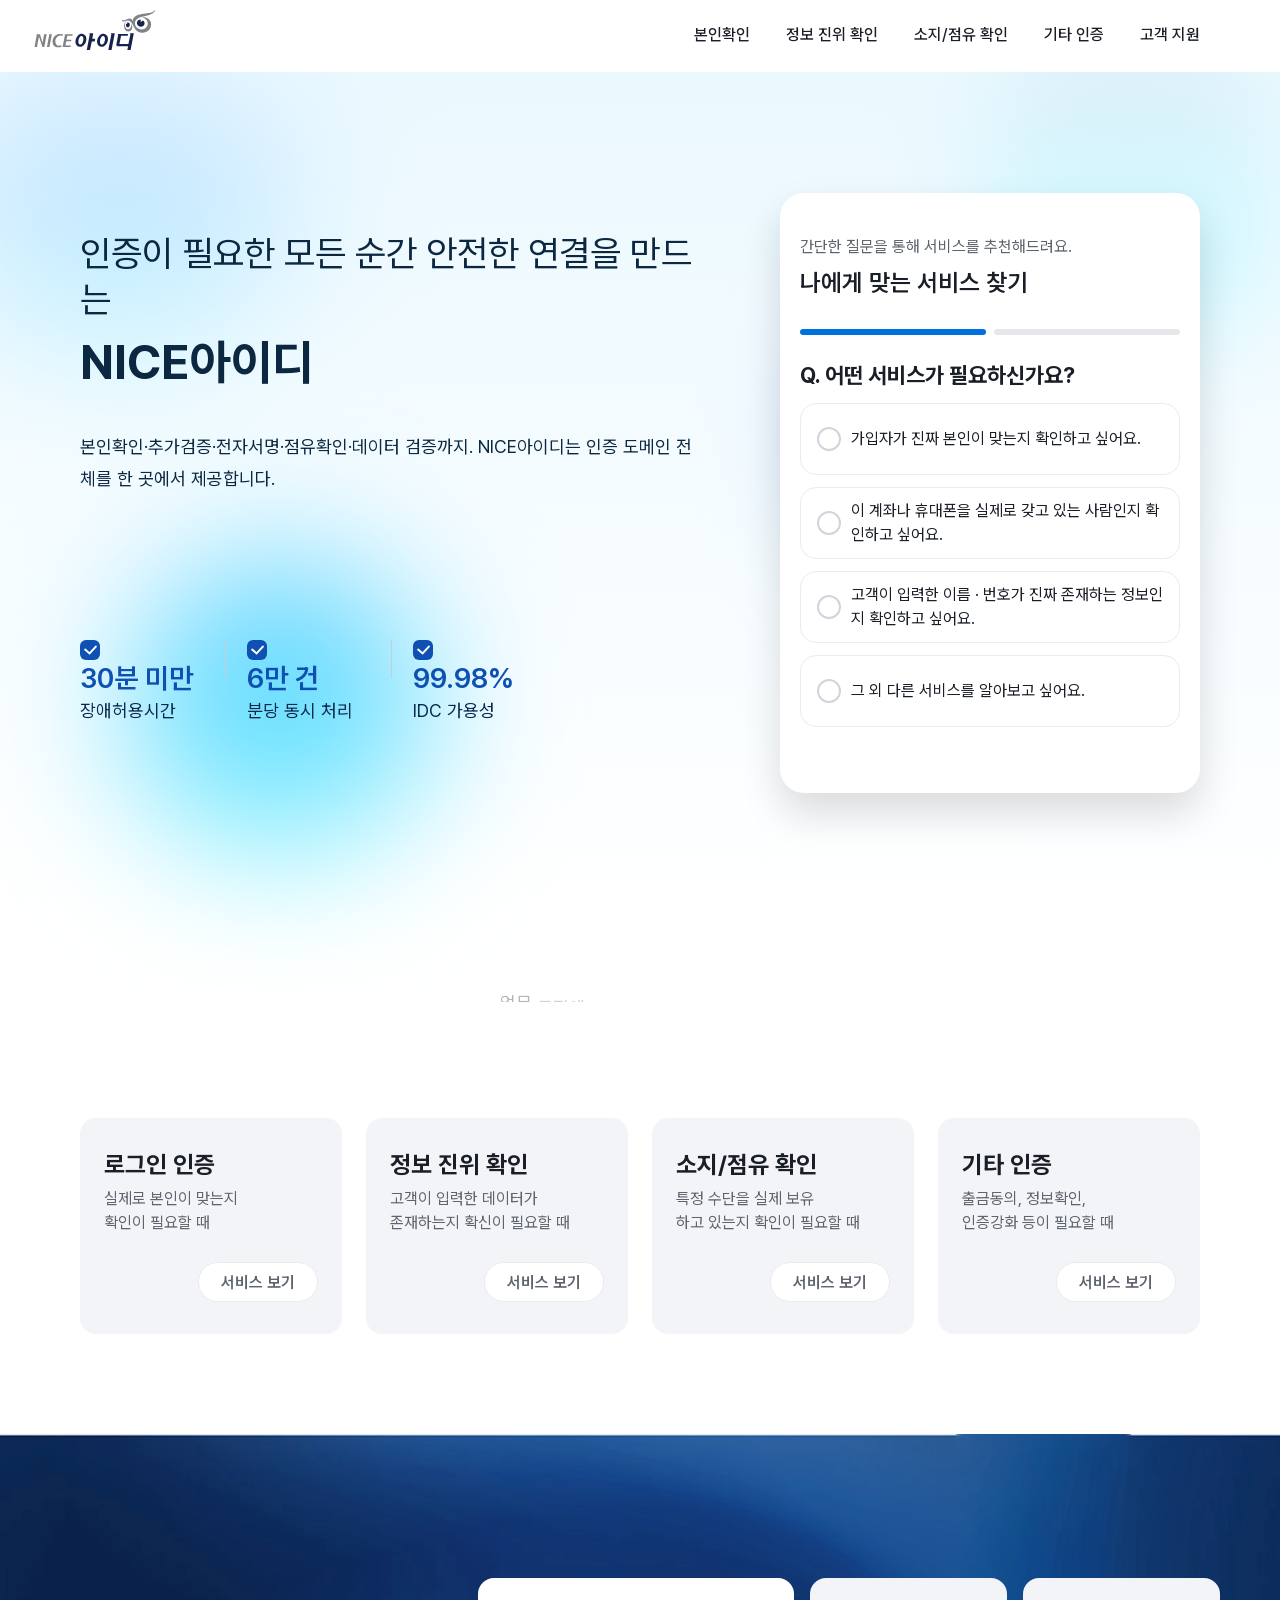
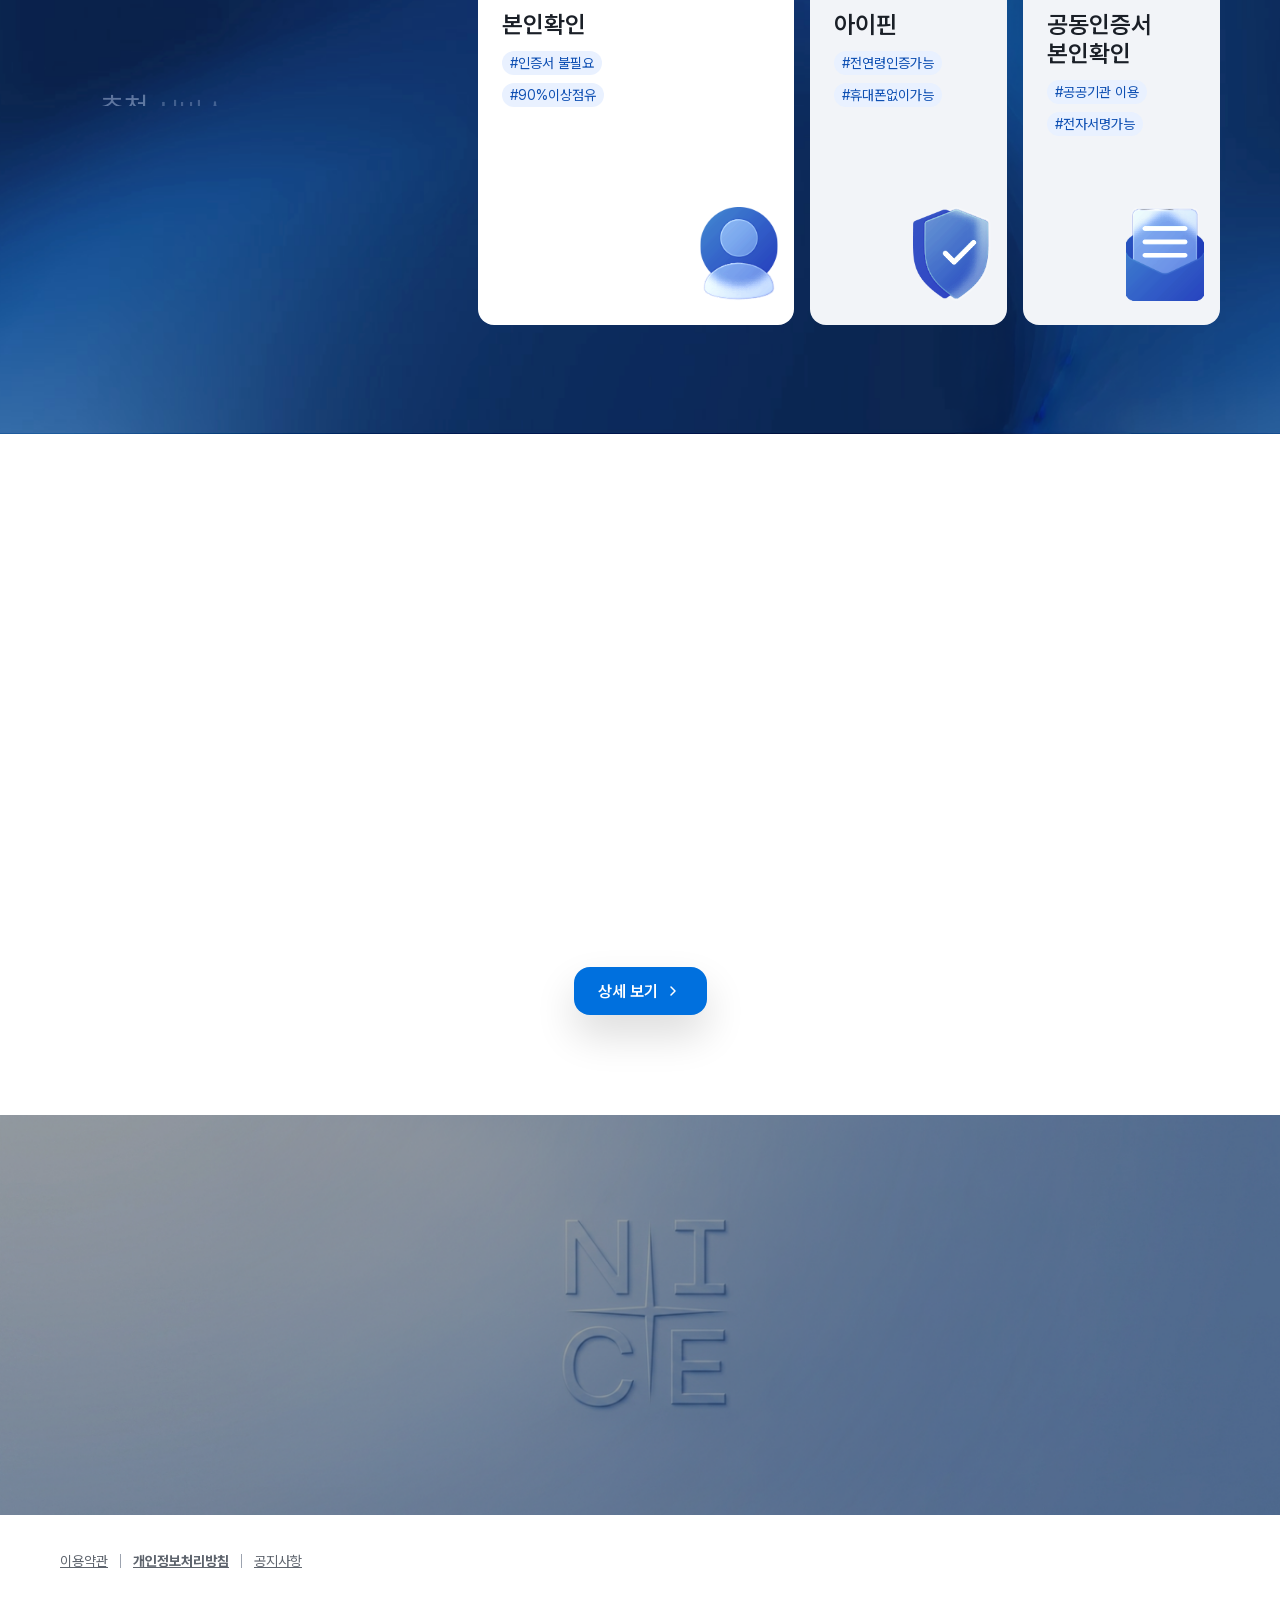
==== index.html @ 5b6f3eca "Add files via upload" ====
<!DOCTYPE html>
<html lang="ko">

<head>
    <meta charset="UTF-8">
    <meta name="viewport" content="width=device-width, initial-scale=1.0">
    <title>NICE아이디 - 메인 홈 - NICE 평가정보</title>

    <!-- css -->
    <link rel="stylesheet" href="resources/css/font/font.css">
    <link rel="stylesheet" href="resources/css/base.css">
    <link rel="stylesheet" href="resources/css/layout.css">
    <link rel="stylesheet" href="resources/css/common.css">

    <!-- js -->
    <script src="resources/js/gsap.min.js"></script>
    <script src="resources/js/gsap.plugins.min.js"></script>
    <script src="resources/js/quiz.js"></script>
    <script src="resources/js/style.js"></script>
</head>

<body>
    <!-- 메인 홈 div .wrap.main-bg -->
    <div class="wrap main-bg">

        <!-- 접근성 nav -->
        <div class="nav-skip">
            <a href="#container" tabindex="0">본문 바로가기</a>
            <a href="#gnb" tabindex="0">메인메뉴 바로가기</a>
            <a href="#footer" tabindex="0">풋터 바로가기</a>
        </div>

        <!-- s :: pc header -->
        <header class="pc-header">
            <h1 class="logo"><a href="#"><img src="../resources/images/logo.svg" alt="NICE아이디"></a></h1>
            <nav class="pc-nav">
                <ul id="gnb" class="nav-list">
                    <li class="nav-item">
                        <button type="button" class="btn-depth1">본인확인</button>
                        <ul class="menu-list">
                            <li class="menu-item"><a href="#">휴대폰 본인확인</a></li>
                            <li class="menu-item"><a href="#">아이핀</a></li>
                            <li class="menu-item"><a href="#">공동인증서</a></li>
                            <li class="menu-item"><a href="#">금융인증서</a></li>
                        </ul>
                    </li>
                    <li class="nav-item">
                        <button type="button" class="btn-depth1">정보 진위 확인</button>
                        <ul class="menu-list">
                            <li class="menu-item"><a href="#">실명확인(내/외국인)</a></li>
                            <li class="menu-item"><a href="#">법인실명확인</a></li>
                            <li class="menu-item"><a href="#">계좌확인</a></li>
                        </ul>
                    </li>
                    <li class="nav-item">
                        <button type="button" class="btn-depth1">소지/점유 확인</button>
                        <ul class="menu-list">
                            <li class="menu-item"><a href="#">계좌1원인증</a></li>
                            <li class="menu-item"><a href="#">MO인증</a></li>
                            <li class="menu-item"><a href="#">문자OTP인증</a></li>
                        </ul>
                    </li>
                    <li class="nav-item">
                        <button type="button" class="btn-depth1">기타 인증</button>
                        <ul class="menu-list">
                            <li class="menu-item"><a href="#">CI/DI 변환</a></li>
                            <li class="menu-item"><a href="#">신분증안심패키지</a></li>
                            <li class="menu-item"><a href="#">PASS인증서</a></li>
                        </ul>
                    </li>
                    <li class="nav-item">
                        <button type="button" class="btn-depth1">고객 지원</button>
                        <ul class="menu-list">
                            <li class="menu-item"><a href="#">실명 및 사업자 등록</a></li>
                            <li class="menu-item"><a href="#">문의처 정보</a></li>
                            <li class="menu-item"><a href="#">도입절차</a></li>
                        </ul>
                    </li>
                </ul>
            </nav>
        </header>
        <!-- e :: pc header -->

        <!-- s :: mo header -->
        <header class="mo-header">
            <h1 class="logo"><a href="#"><img src="../resources/images/logo.svg" alt="NICE아이디"></a></h1>
            <button class="btn-menu" data-modal-open="mobile-menu"
                aria-label="메뉴"><span></span><span></span><span></span></button>
            <nav data-modal="mobile-menu" class="mo-nav" aria-label="주메뉴">
                <ul id="gnb" class="nav-list">
                    <li class="nav-item">
                        <p class="depth-tit">본인확인</p>
                        <ul class="menu-list">
                            <li class="menu-item"><a href="#">휴대폰 본인확인</a></li>
                            <li class="menu-item"><a href="#">아이핀</a></li>
                            <li class="menu-item"><a href="#">공동인증서</a></li>
                            <li class="menu-item"><a href="#">금융인증서</a></li>
                        </ul>
                    </li>
                    <li class="nav-item">
                        <p class="depth-tit">정보 진위 확인</p>
                        <ul class="menu-list">
                            <li class="menu-item"><a href="#">실명확인(내/외국인)</a></li>
                            <li class="menu-item"><a href="#">법인실명확인</a></li>
                            <li class="menu-item"><a href="#">계좌확인</a></li>
                        </ul>
                    </li>
                    <li class="nav-item">
                        <p class="depth-tit">소지/점유 확인</p>
                        <ul class="menu-list">
                            <li class="menu-item"><a href="#">계좌1원인증</a></li>
                            <li class="menu-item"><a href="#">MO인증</a></li>
                            <li class="menu-item"><a href="#">문자OTP인증</a></li>
                        </ul>
                    </li>
                    <li class="nav-item">
                        <p class="depth-tit">기타 인증</p>
                        <ul class="menu-list">
                            <li class="menu-item"><a href="#">CI/DI 변환</a></li>
                            <li class="menu-item"><a href="#">신분증안심패키지</a></li>
                            <li class="menu-item"><a href="#">PASS인증서</a></li>
                        </ul>
                    </li>
                    <li class="nav-item">
                        <p class="depth-tit">고객 지원</p>
                        <ul class="menu-list">
                            <li class="menu-item"><a href="#">실명 및 사업자 등록</a></li>
                            <li class="menu-item"><a href="#">문의처 정보</a></li>
                            <li class="menu-item"><a href="#">도입절차</a></li>
                        </ul>
                    </li>
                </ul>
            </nav>
        </header>
        <!-- e :: mo header -->

        <!-- s :: content -->
        <div id="container" class="content-wrap">
            <!-- bg -->
            <span class="circle" aria-hidden="true"></span>
            <span class="circle" aria-hidden="true"></span>
            <span class="circle" aria-hidden="true"></span>
            <span class="circle" aria-hidden="true"></span>

            <!-- <a href="#" class="link-service-inquiry">도입<br>문의</a> -->
            <div class="sc-intro">
                <div class="inner">
                    <div class="group-intro">
                        <div class="intro-area">
                            <p class="intro-sub-tit">인증이 필요한 모든 순간<span class="mo-br"></span> 안전한 연결을 만드는</p>
                            <h2 class="intro-tit">NICE아이디</h2>
                            <p class="intro-txt">본인확인·추가검증·전자서명·점유확인·데이터 검증까지. NICE아이디는 인증 도메인 전체를 한 곳에서 제공합니다.</p>
                            <div class="strength-list" data-inquiry="1">
                                <div class="strength-box">
                                    <img src="../resources/images/ico-check1.svg" alt="">
                                    <strong class="txt">30분 미만</strong>
                                    <span class="cate">장애허용시간</span>
                                </div>
                                <div class="strength-box">
                                    <img src="../resources/images/ico-check1.svg" alt="">
                                    <strong class="txt">6만 건</strong>
                                    <span class="cate">분당 동시 처리</span>
                                </div>
                                <div class="strength-box">
                                    <img src="../resources/images/ico-check1.svg" alt="">
                                    <strong class="txt">99.98%</strong>
                                    <span class="cate">IDC 가용성</span>
                                </div>
                            </div>
                        </div>
                    </div>
                    <div class="group-intro quiz">
                        <p class="main-txt">간단한 질문을 통해 서비스를 추천해드려요.</p>
                        <h3 class="main-tit">나에게 맞는 서비스 찾기</h3>
                        <div class="custom-step">
                            <span class="step on"></span>
                            <span class="step"></span>
                        </div>
                        <div class="custom-service-area">
                            <h4 class="custom-tit">Q. 어떤 서비스가 필요하신가요?</h4>
                            <ul class="custom-list">
                                <li class="custom-item">
                                    <button type="button" class="btn-opt">가입자가 진짜 본인이 맞는지 확인하고 싶어요.</button>
                                </li>
                                <li class="custom-item">
                                    <button type="button" class="btn-opt">이 계좌나 휴대폰을 실제로 갖고 있는 사람인지 확인하고 싶어요.</button>
                                </li>
                                <li class="custom-item">
                                    <button type="button" class="btn-opt">고객이 입력한 이름 · 번호가 진짜 존재하는 정보인지 확인하고 싶어요.</button>
                                </li>
                                <li class="custom-item">
                                    <button type="button" class="btn-opt">그 외 다른 서비스를 알아보고 싶어요.</button>
                                </li>
                            </ul>
                        </div>
                    </div>
                </div>
            </div>
            <div class="sc-authentication">
                <div class="group-authentication">
                    <p class="main-txt">업무 목적에 맞는 서비스를 선택하세요.</p>
                    <h3 class="main-tit">필요한 인증 서비스를<span class="mo-br"></span> 바로 찾아보세요</h3>
                    <div class="authentication-area">
                        <div class="card-box">
                            <div class="top">
                                <h4 class="tit">로그인 인증</h4>
                                <p class="txt">실제로 본인이 맞는지<br>확인이 필요할 때</p>
                            </div>
                            <a href="#" class="btn-type2">서비스 보기</a>
                        </div>
                        <div class="card-box">
                            <div class="top">
                                <h4 class="tit">정보 진위 확인</h4>
                                <p class="txt">고객이 입력한 데이터가<br>존재하는지 확신이 필요할 때</p>
                            </div>
                            <a href="#" class="btn-type2">서비스 보기</a>
                        </div>
                        <div class="card-box">
                            <div class="top">
                                <h4 class="tit">소지/점유 확인</h4>
                                <p class="txt">특정 수단을 실제 보유<br>하고 있는지 확인이 필요할 때</p>
                            </div>
                            <a href="#" class="btn-type2">서비스 보기</a>
                        </div>
                        <div class="card-box">
                            <div class="top">
                                <h4 class="tit">기타 인증</h4>
                                <p class="txt">출금동의, 정보확인,<br>인증강화 등이 필요할 때</p>
                            </div>
                            <a href="#" class="btn-type2">서비스 보기</a>
                        </div>
                    </div>
                </div>
            </div>
            <div class="sc-recommand">
                <div class="bg-recommand" aria-hidden="true"></div>
                <div class="group-recommand">
                    <div class="top-area">
                        <p class="main-txt">추천 서비스</p>
                        <h3 class="main-tit">다른 기관들은<span class="mo-br"></span> 이런 서비스를 사용해요!</h3>
                    </div>
                    <div class="floating-area">
                        <ul class="recommand-list">
                            <li class="recommand-item">
                                <h3>본인확인</h3>
                                <div class="tag-box">
                                    <span>#인증서 불필요</span>
                                    <span>#90%이상점유</span>
                                </div>
                                <span class="ico"></span>
                                <a href="#" class="link-sc"></a>
                            </li>
                            <li class="recommand-item">
                                <h3>아이핀</h3>
                                <div class="tag-box">
                                    <span>#전연령인증가능</span>
                                    <span>#휴대폰없이가능</span>
                                </div>
                                <span class="ico"></span>
                                <a href="#" class="link-sc"></a>
                            </li>
                            <li class="recommand-item">
                                <h3>공동인증서<br>본인확인</h3>
                                <div class="tag-box">
                                    <span>#공공기관 이용</span>
                                    <span>#전자서명가능</span>
                                </div>
                                <span class="ico"></span>
                                <a href="#" class="link-sc"></a>
                            </li>
                        </ul>
                    </div>
                </div>
            </div>
            <div class="sc-procedure">
                <div class="group-procedure">
                    <p class="main-txt">평균 4시간 내 도입</p>
                    <h3 class="main-tit">복잡한 절차 없이,<span class="mo-br"></span> 빠른 연동 가능</h3>
                    <ul class="procedure-list">
                        <li class="procedure-item">
                            <span class="ico"></span>
                            <span class="num">1</span>
                            <div class="txt-box">
                                <strong class="font-blue1">도입문의</strong>
                                <p>#5분 이내 소요</p>
                            </div>
                        </li>
                        <li class="procedure-item">
                            <span class="ico"></span>
                            <span class="num">2</span>
                            <div class="txt-box">
                                <strong><span class="font-blue1">맞춤 서비스</span><br>및 <span class="font-blue1">견적 안내</span></strong>
                                <p>#이용 목적에 따라 추천</p>
                            </div>
                        </li>
                        <li class="procedure-item">
                            <span class="ico"></span>
                            <span class="num">3</span>
                            <div class="txt-box">
                                <strong><span class="font-blue1">온라인 서비스</span> 신청</strong>
                                <p>#당일 완료 #비대면</p>
                            </div>
                        </li>
                        <li class="procedure-item">
                            <span class="ico"></span>
                            <span class="num">4</span>
                            <div class="txt-box">
                                <strong><span class="font-blue1">필수 서류 제출</span><br>및 <span
                                        class="font-blue1">결제</span></strong>
                                <p>#인감 날인 필수</p>
                            </div>
                        </li>
                        <li class="procedure-item">
                            <span class="ico"></span>
                            <span class="num">5</span>
                            <div class="txt-box">
                                <strong><span class="font-blue1">서비스 승인</span> 오픈</strong>
                                <p>#개발연동가능</p>
                            </div>
                        </li>
                        <li class="procedure-item">
                            <span class="ico"></span>
                            <span class="num">6</span>
                            <div class="txt-box">
                                <strong><span class="font-blue1">서비스 연동</span> 개발</strong>
                                <p>#서비스 이용 가능</p>
                            </div>
                        </li>
                    </ul>
                    <button type="button" class="btn-type1">상세 보기</button>
                </div>
            </div>
            <div class="sc-consulting">
                <div class="group-consulting">
                    <h3 class="main-tit">맞춤형 컨설팅으로<br>성공적인 도입</h3>
                    <p class="main-txt">요건 설명부터 견적 · 연동 가이드까지,<span class="mo-br"></span>전담 마케터가 안내합니다.</p>
                    <div class="consulting-area">
                        <div class="contact-box">
                            <div class="contact-item">
                                <span class="contact-label">고객센터</span>
                                <a href="tel:02-3771-1588" class="link-tel">02-3771-1588</a>
                            </div>
                            <div class="contact-item">
                                <span class="contact-label">이메일</span>
                                <a href="mailto:niceid@nice.co.kr" class="link-email">niceid@nice.co.kr</a>
                            </div>
                        </div>
                    </div>
                </div>
            </div>
        </div>
        <!-- e :: content -->

        <!-- s :: footer -->
        <footer id="footer">
            <div class="footer-menu">
                <a href="#" class="link-menu">이용약관</a>
                <a href="#" class="link-menu"><b>개인정보처리방침</b></a>
                <a href="#" class="link-menu">공지사항</a>
            </div>
            <div class="group-footer">
                <div class="tel-box">
                    <a href="tel:02-3771-1588">계약 문의 : <b>02-3771-1588</b></a> &nbsp;/&nbsp;
                    <a href="tel:1600-1587">고객센터 Tel : <b>1600-1587</b></a>
                </div>
                <p class="company-info"> (07237)서울시 영등포구 은행로 17 (여의도동 14-33) NICE평가정보㈜ 대표 김종윤 | 사업자등록번호 116-81-15020 |
                    통신판매업신고2024-서울영등포-1095호 | Email : niceid@nice.co.kr 고객센터 주소 : 서울시 영등포구 은행로 30 중소기업중앙회 신관 6층 NICE평가정보
                    <b>㈜</b></p>
                <p>Copyright ⓒ NICE Information Service. All rights reserved.</p>
            </div>
            
        </footer>
        <!-- e :: footer -->
    </div>
</body>

</html>
---- resources/css/font/font.css ----
@charset "utf-8";

@font-face {
  font-family: 'Pretendard';
  font-weight: 100 900;
  font-style: normal;
  font-display: swap;
  src: url('PretendardVariable.woff2') format('woff2-variations'),
       url('PretendardVariable.woff2') format('woff2'); /* fallback */
}
---- resources/css/base.css ----
/* reset */
*, *::before, *::after {box-sizing: border-box;}
html {font-size: 10px;-webkit-text-size-adjust: 100%;text-size-adjust: 100%;-webkit-font-smoothing: antialiased;-moz-osx-font-smoothing: grayscale;scroll-behavior: smooth;}
body {margin: 0;min-width: 320px;color: var(--color-text);font-weight: 400;font-family: 'Pretendard', sans-serif;}
h1, h2, h3, h4, h5, h6, p, figure, blockquote, dl, dd {margin: 0;}
ul, ol {margin: 0;padding: 0;list-style: none;}
pre, code, kbd, samp {font-family: inherit; font-size: inherit;}
a {display: block;color: inherit; text-decoration: none;}
button, input, textarea, select {margin: 0; padding: 0; font: inherit; color: inherit;}
button {border: 0; background: transparent; cursor: pointer;}
button:disabled {cursor: default;}
input, textarea, select {border-radius: 0;}
textarea {resize: vertical;}
fieldset {min-width: 0; margin: 0; padding: 0; border: 0;}
legend {padding: 0;}
input[type="search"] {-webkit-appearance: none; appearance: none;}
input[type="search"]::-webkit-search-decoration,
input[type="search"]::-webkit-search-cancel-button,
input[type="search"]::-webkit-search-results-button,
input[type="search"]::-webkit-search-results-decoration {-webkit-appearance: none;}
input[type="number"]::-webkit-inner-spin-button,
input[type="number"]::-webkit-outer-spin-button {margin: 0;-webkit-appearance: none;}
select {-webkit-appearance: none; appearance: none;}
input::placeholder, textarea::placeholder {color: inherit; opacity: 1;}
img, picture, video, canvas, svg {display: block; max-width: 100%;}
span {display: inline-block;}
img {border: 0;display: inline-block;}
iframe {display: block; border: 0;}
table {width: 100%;border-collapse: collapse; border-spacing: 0;}
th, td {padding: 0;}
:root {

    /* layout */
    --max-pc-width: 1200px;
    /* Color */
    --color-primary: #0070DE;
    --color-secondary: #0F50B3;
    --color-text: #1A1F27;
    --color-sub: #5E646D;
    --color-border: #EAEBEC;
    --color-black: #1A1F27;
    --color-white: #fff;
    --bg-grey: #F2F4F8;
    /* Typography */
    --font-size-tit: 16px;
    --font-size-txt: 16px;
    /* Radius */
    --radius-sm: 0.8rem;
    --radius-md: 1.6rem;
    --radius-lg: 2.4rem;
    --radius-full: 9999px;
    --shadow-sm: 0 2px 8px rgba(26,31,39,.16);
    --shadow-lg: 0 20px 40px rgba(0, 0, 0, 0.14);
}

.blind {position: absolute; width: 1px; height: 1px; overflow: hidden; clip: rect(0 0 0 0); white-space: nowrap;}

/* color */
.font-blue1 {color: #0070de !important;}

/* button */
.btn-prev {width: 2rem;height: 2rem;background: url(../images/ico-arr-r.svg) no-repeat center;background-size: contain;transform: rotate(180deg);}
.btn-type1 {display: flex;justify-content: center;align-items: center;height: 4.8rem;padding: 0 2.4rem;font-size: 1.6rem;font-weight: 600;color: var(--color-white);border-radius: 1.6rem;background: var(--color-primary);}
.btn-type2 {display: flex;align-items: center;justify-content: center;height: 4rem;padding: 0 2.4rem;border-radius: var(--radius-full);border: 1px solid var(--color-border);font-size: clamp(1.4rem, 4vw, 1.6rem);font-weight: 600;color: var(--color-sub);background: var(--color-white);}
.btn-type2:hover {background: #eef2f8;}
.btn-txtline {text-decoration: underline;}
---- resources/css/layout.css ----
/* layout */
.wrap {min-width: 32rem;}
.mask {position: fixed;top: 0;right: 0;left: 0;bottom: 0;background: rgba(0,0,0,0.4);}

.ovf-hide {overflow: hidden;}
.fx {display: flex;}
.gd {display: grid;}

.pof {position: fixed;}

/* header */
/* pc */
.pc-header {display: none;position: fixed;transition: 0.2s ease-in-out;}
.pc-header .logo {padding-top: 1rem;}
.pc-header .nav-list {height: 100%;}
.pc-header .btn-depth1  {height: 100%;font-weight: 500;}
.pc-header .nav-item {height: 100%;}

/* mo */
.mo-header {position: relative;display: flex;justify-content: space-between;align-items: center;height: 5.6rem;z-index: 1;transition: background-color 0.3s ease, box-shadow 0.3s ease;}
.mo-header .logo a {width: 9.7rem;}
.mo-header.pof {position: fixed;top: 0;left: 0;width: 100%;height: 5rem;background: var(--color-white);}

.btn-menu {position: relative;width: 4.8rem;height: 4.8rem;display: flex;flex-direction: column;align-items: center;justify-content: center;gap: 6px;z-index: 2;}
.btn-menu span {width: 20px;height: 2px;border-radius: 2rem;background: #000;transform-origin: center;transition: transform 0.35s cubic-bezier(0.4, 0, 0.2, 1), opacity 0.2s ease; }
.btn-menu.on span:nth-child(1) {transform: translateY(6px) rotate(50deg); transition-delay: 0.1s;}
.btn-menu.on span:nth-child(2) {opacity: 0; transition-delay: 0s;}
.btn-menu.on span:nth-child(3) {transform: translateY(-10px)rotate(-50deg);transition-delay: 0.1s;}

/* menu */
/* 접근성 nav */
.nav-skip{position:relative;z-index:5000000}
.nav-skip a{position:absolute;display:block;width:100%;left:0;text-align:center;top:-10000px;z-index:5000000;font-size:1.3rem;box-sizing:border-box}
.nav-skip a:hover,.nav-skip a:focus,.nav-skip a:active{position:absolute;top:0;padding:15px;font-weight:bold;color:#fff;background:#595959;z-index:5000000}
/* mo nav */
.mo-nav {display: none;position: fixed;top: 0;left: 0;right: 0;bottom: 0;width: 100%;background: var(--color-white);overflow-y: auto;opacity: 0;transition: opacity 0.22s ease;}
.mo-nav.on {display: block;opacity: 1;}
.mo-nav::-webkit-scrollbar {display: none;}
.mo-nav .nav-list {padding: 2.4rem 1.7rem;}
.mo-nav .depth-tit {display: flex;align-items: center;height: 4.9rem;padding-left: 0.3rem;font-size: 1.6rem;font-weight: 600;/*color: #5e646d;*/color: var(--color-secondary);}
.mo-nav .nav-item + .nav-item {margin-top: 2rem;}
.mo-nav .nav-item:nth-child(1) .depth-tit::before {display: block;content: '';clear: both;width: 4rem;height: 4rem;background: url(../images/ico-menu1.png) no-repeat center;background-size: contain;}
.mo-nav .nav-item:nth-child(2) .depth-tit::before {display: block;content: '';clear: both;width: 4rem;height: 4rem;background: url(../images/ico-menu2.png) no-repeat center;background-size: contain;}
.mo-nav .nav-item:nth-child(3) .depth-tit::before {display: block;content: '';clear: both;width: 4rem;height: 4rem;background: url(../images/ico-menu3.png) no-repeat center;background-size: contain;}
.mo-nav .nav-item:nth-child(4) .depth-tit::before {display: block;content: '';clear: both;width: 4rem;height: 4rem;background: url(../images/ico-menu4.png) no-repeat center;background-size: contain;}
.mo-nav .nav-item:nth-child(5) .depth-tit::before {display: block;content: '';clear: both;width: 4rem;height: 4rem;background: url(../images/ico-menu5.png) no-repeat center;background-size: contain;}
.mo-nav .nav-item .depth-tit::before {display: none !important;}
.mo-nav .nav-item .depth-tit::after {display: block;content: '';clear: both;margin-left: 3px;width: 1.6rem;height: 1.6rem;background: url(../images/ico-arr-r.svg) no-repeat center;background-size: contain;} 
.mo-nav .menu-list {border-top: 1px solid #C6CDD7;padding-top: 0.5rem;}
.mo-nav .menu-item a {height: 4.8rem;padding-left: 0.3rem;line-height: 4.8rem;font-size: 1.6rem;font-weight: 400;}
.mo-nav .menu-item a:hover {font-weight: 600;}

/* content */
.main-tit {font-size: clamp(2.4rem, 4vw, 3.2rem);line-height: clamp(3.2rem, 4vw, 4.4rem);color: #1a1f27;font-weight: 600;}
.main-txt {font-size: clamp(1.6rem, 4vw, 1.8rem);line-height: clamp(2.4rem, 4vw, 2.8rem);color: #5e646d;}
.link-service-inquiry {position: fixed;right: 0.5rem;bottom: 10rem;display: flex;justify-content: center;align-items: center;width: 5.2rem;height: 5.2rem;font-size: 1.3rem;font-weight: 600;color: var(--color-white);border-radius: var(--radius-full);border: 1px solid var(--color-white);background: linear-gradient(-135deg,#1F4BBA,#2381D8,#202E78,#355AD4);box-shadow: 0 8px 18px rgba(0, 0, 0, 0.12);z-index: 1;animation: coin-spin 6s ease-in-out infinite;transform-style: preserve-3d;}
.detail-tit {font-size: clamp(2.4rem, 4vw, 3.2rem);line-height: clamp(3.2rem, 4vw, 4.4rem);color: #0070de;font-weight: 600;}
.detail-txt {font-size: clamp(1.6rem, 4vw, 1.8rem);line-height: clamp(2.4rem, 4vw, 2.8rem);}
.service-tit {font-size: clamp(2rem, 4vw, 2.8rem);line-height: clamp(2.8rem, 4vw, 3.6rem);font-weight: 600;}

/* 도입문의 애니메이션 */
@keyframes coin-spin { 0% { transform: rotateY(0deg); } 13.33% { transform: rotateY(360deg); } 100% { transform: rotateY(360deg); } }

.mo-br {display: block;}


/* footer */
footer {overflow: hidden;background: var(--color-white);font-size: 1.2rem;line-height: 2rem;color: var(--color-sub);}
.footer-menu {display: flex;align-items: center;padding: 3.2rem 2rem 1.6rem 0.8rem;font-size: clamp(1.2rem, 4vw, 1.4rem);line-height: clamp(2rem, 4vw, 2.8rem);}
.footer-menu .link-menu {display: flex;align-items: center;gap: 12px;padding-left: 12px;text-decoration: underline;}
.footer-menu .link-menu::after {display: block;content: '';clear: both;width: 1px;height: 14px;background: #9ca3af;}
.footer-menu .link-menu:last-child::after {display: none;}
.group-footer {border-top: 1px solid #E5E7EB;padding: 3.2rem 2rem 1.6rem;}
.group-footer .tel-box {display: flex;align-items: center;}
.company-info {padding: 1.6rem 0 0;}
.group-footer p:last-child {padding: 1rem 0;}

/* 팝업 */



@media (min-width: 1024px) {
    .pc-header {padding: 0 10rem 0 2rem;}
}

@media (min-width: 789px) {

    /* header */
    .mo-header {display: none;}
    .pc-header {display: flex;justify-content: space-between;width: 100%;padding: 0 7rem 0 2rem;height: 7.2rem;background: var(--color-white);z-index: 1;}
    .pc-header.pof {box-shadow: var(--shadow-lg);}
    
    /* pc nav */
    .pc-nav {position: relative; z-index: 3;}
    .nav-list {display: flex; gap: 16px;}
    .nav-item {position: relative; font-size: 1.6rem; line-height: 2.4rem;}
    .btn-depth1 {position: relative; left: 50%; transform: translateX(-50%); height: 7.2rem; padding: 0 1rem; text-align: center; border-bottom: 2px solid var(--color-white); transition: color 0.25s ease, border-color 0.25s ease; }
    .btn-depth1:hover { border-bottom-color: var(--color-primary); color: var(--color-primary); font-weight: 600;}
    /* 서브 메뉴 */
    .menu-list {position: absolute; left: 50%; transform: translate(-50%, -10px); z-index: 3; min-width: 175px; padding: 1.2rem; border-radius: var(--radius-md); background: var(--color-white); box-shadow: var(--shadow-lg); opacity: 0; visibility: hidden; pointer-events: none; transition: opacity 0.25s ease, transform 0.3s ease, visibility 0.3s ease; }
    .nav-item:hover .menu-list {opacity: 1; visibility: visible; pointer-events: auto; transform: translate(-50%, 0);}
    .menu-item a {display: block; padding: 1.2rem; border-radius: var(--radius-sm); transition: background-color 0.2s ease, color 0.2s ease;}
    .menu-item a:hover {background: #F2F4F8;}
    .nav-item:has(.menu-list:hover) .btn-depth1 {border-bottom-color: var(--color-primary); color: var(--color-primary); font-weight: 600;}

    /* content */
    .sc-intro {padding-top: 7.2rem;}
    .mo-br {display: none;}

    /* footer */
    .footer-menu {padding-left: 4.8rem;}
    .group-footer {padding: 2.4rem 6rem 5.6rem;font-size: 1.4rem;}


}
---- resources/css/common.css ----
/**** 홈화면 ****/
/* 메인 */
.wrap.main-bg {background: linear-gradient(#E9F8FF, #E9F8FF00);overflow-x: hidden;}
.wrap.main-bg .circle { position: absolute; display: block; width: 19rem; height: 19rem; border-radius: 19rem; }
.wrap.main-bg .circle:first-of-type {top: 0; right: 0; background: linear-gradient(#0B284D, #8BF7FF 40%); filter: blur(80px); animation: circleMove1 10s ease-in-out infinite alternate; }
.wrap.main-bg .circle:nth-of-type(2) {top: 0; left: -5rem; background: linear-gradient(#066BFD, #8BF7FF); filter: blur(100px); animation: circleMove2 15s ease-in-out infinite alternate; }
.wrap.main-bg .circle:nth-of-type(3) {display: none;top: 35%; right: 15%; width: 26rem; height: 26rem; background: linear-gradient(#7C5CFF, #8BF7FF); filter: blur(60px); animation: circleMove3 13s ease-in-out infinite alternate; }
.wrap.main-bg .circle:nth-of-type(4) {display: none;bottom: 5%; left: 10%; width: 30rem; height: 30rem; background: linear-gradient(#00B8FF, #8BF7FF); filter: blur(70px); animation: circleMove4 17s ease-in-out infinite alternate; }

/* intro circle animation */
@keyframes circleMove1 { 0% { transform: translate(0, 0); } 25% { transform: translate(-2rem, 8rem); } 50% { transform: translate(-6rem, 16rem); } 75% { transform: translate(0rem, 3rem); } 100% { transform: translate(0, 0); } }
@keyframes circleMove2 { 0% { transform: translate(0, 0); } 25% { transform: translate(2rem, 20rem); } 50% { transform: translate(4rem, 10rem); } 75% { transform: translate(2rem, 13rem); } 100% { transform: translate(0rem, 1rem); } }
@keyframes circleMove3 { 0% { transform: translate(-5rem, 0); } 25% { transform: translate(-24rem, -10rem); } 50% { transform: translate(-8rem, -26rem); } 75% { transform: translate(-25rem, -26rem); } 100% { transform: translate(-37rem, -12rem) } }
@keyframes circleMove4 { 0% { transform: translate(3rem, -33rem); } 25% { transform: translate(7rem, -43rem); } 50% { transform: translate(12rem, -36rem); } 75% { transform: translate(24rem, -23rem); } 100% { transform: translate(30rem, -47rem); } }

.group-intro {height: calc(100vh - 5.8rem);height: calc(100dvh - 5.8rem);}
.group-intro.quiz {height: 100%;padding: 4rem 2rem 6rem;} 
.group-intro:first-child {padding: 0;background: transparent;}
.group-intro .intro-area {position: relative;height: 100%;padding: 6.8rem 2rem 4.8rem;color: #0b2840;}
.intro-sub-tit {font-size: clamp(2.4rem, 3vw, 3.6rem);line-height: clamp(3.4rem, 3.6vw, 4.6rem);font-weight: 400;}
.intro-tit {margin: 1rem 0 0;font-size: clamp(3.2rem, 4vw, 4.8rem); line-height: clamp(4rem, 4.8vw, 5.8rem);font-weight: 700;}
.intro-txt {margin-top: 4rem;font-size: clamp(1.6rem, 4vw, 1.8rem);line-height: clamp(2.4rem, 4vw, 3.2rem);font-weight: 400;}
.strength-list {position: absolute;left: 50%;bottom: 6rem;display: flex;justify-content: center;align-items: center;gap: 40px;width: calc(100% - 4rem);max-width: 48rem;transform: translateX(-50%);}
.strength-box {flex: 1;display: grid;position: relative;}
.strength-box::after {position: absolute;top: 0;left: -22px;display: block;content: '';clear: both;width: 1px;height: 38px;background: #c6cdd7;}
.strength-box:first-child::after {display: none;}
.strength-box .txt {font-size: clamp(1.8rem, 1.5vw + 1rem, 2.8rem);line-height: clamp(2.8rem, 1.5vw + 1rem, 3.8rem);color: var(--color-secondary);font-weight: 600;}
.strength-box .cate {font-size: clamp(1.2rem, 3vw, 1.8rem);line-height: clamp(2rem, 3vw, 2.8rem);color: #0b284d;font-weight: 400;}
.group-intro {padding: 4rem 2rem 0;background: var(--bg-grey);}
.group-intro .main-tit {margin-top: 0.8rem;}
.custom-step {display: flex;align-items: center;justify-content: center;gap: 8px;margin: 2.4rem 0;}
.custom-step .step {flex: 1;height: 0.6rem;border-radius: 1rem;background: #E5E7EB;}
.custom-step .step.on {background: var(--color-primary);}
.custom-tit {font-size: 2.2rem;line-height: 3.2rem;}
.custom-list {margin-top: 0.4rem;}
.custom-item {margin-top: 1.2rem;font-size: 1.6rem;line-height: 2.4rem;border-radius: var(--radius-md);border: 1px solid var(--color-border);background: #fff;}
.custom-item .btn-opt {position: relative;display: flex;align-items: center;width: 100%;height: 7rem;padding: 0 16px;border-radius: var(--radius-md);text-align: left;transition: 0.1s ease-in-out;}
.custom-item .btn-opt::before {display: block;content: '';clear: both;margin-right: 1rem;min-width: 24px;min-height: 24px;border-radius: 2.4rem;border: 2px solid #D1D5DB;}
.custom-item .btn-opt.on::after{position: absolute;left: 23px;display: block;content: '';clear: both;width: 10px;height: 10px;border-radius: 10px;background: #126db2;}
.custom-item .btn-opt:hover, .custom-item .btn-opt.on {border: 1px solid #126DB2;background: #e9f1ff;}
.custom-item .btn-opt.on:hover::before, .custom-item .btn-opt.on::before {border-color: #126DB2;}
.custom-service-area .fx {gap: 5px;}
.custom-service-area .btn-prev {padding-bottom: 3.3rem;width: 2.4rem;height: 2.4rem;}
.match-area {position: relative;margin-top: 1.2rem;height: 18rem;padding: 2rem 1.6rem;border-radius: var(--radius-md);background: #fff;}
.match-area:first-of-type {margin-top: 2.4rem;}
.match-tit {font-size: 1.8rem;}
.match-txt {margin-top: 1rem;font-size: 1.5rem;color: var(--color-sub);}
.match-area .btn-type2 {margin-top: 2rem;}
.match-area .ico {position: absolute;right: 1.6rem;bottom: 2rem ;width: 4.8rem;height: 4.8rem;}
.match-area .ico.phoneid {background: url(../images/ico-person.svg) no-repeat center;background-size: contain;}
.match-area .ico.digital {background: url(../images/ico-letter.svg) no-repeat center;background-size: contain;}
.group-intro:nth-child(3) {position: relative;}
.group-intro .bottom-box {position: absolute;left: 2rem;bottom: 2rem;width: calc(100% - 4rem);box-sizing: border-box;}
.group-intro .btn-type1 {margin-top: 2.4rem;}
.group-intro .btn-txtline {display: block;margin: 2rem auto 0;font-size: 1.6rem;font-weight: 600;color: var(--color-primary);}

.group-intro.help {position: relative;}
.help .match-area {height: auto;}
.help .match-tit {display: flex;align-items: center;gap: 8px;}
.help .match-tit::before {display: block;content: '';clear: both;width: 2.4rem;height: 2.4rem;background: url(../images/icon_cs.png) no-repeat center;background-size: contain;}
.help .match-area:last-child .match-txt {margin-top: 2rem;}
.help .link-ask {position: relative;display: flex;align-items: center;gap: 4px;margin: 0.8rem 0 0;height: 4rem;padding: 0 1.6rem;border-radius: 0.8rem;font-size: 1.6rem;background: VAR(--BG-GREY);}
.help .link-ask:first-of-type {margin-top: 2rem;} 
.help .link-ask:hover {background: #DDE5F2;} 
.help .link-ask::before {display: block;content: '';clear: both;width: 2rem;height: 2rem;background: url(../images/icon_Phone.svg) no-repeat center;background-size: contain;}
.help .link-ask::after {position: absolute;right: 1.2rem;display: block;content: '';clear: both;width: 1.6rem;height: 1.6rem;background: url(../images/ico-arr-r.svg) no-repeat center;background-size: contain;}
.help .btn-type2 {position: relative;gap: 8px;}
.help .btn-type2::after {display: block;content: '';clear: both;width: 2rem;height: 2rem;background: url(../images/icon_Paste.svg) no-repeat center;background-size: contain;}

/* 인증 서비스 */
.sc-authentication {padding: 4rem 2rem;background: var(--color-white);}
.group-authentication .main-tit {margin-top: 0.8rem;}
.authentication-area {display: grid;grid-template-columns: 1fr 1fr;gap: 12px;margin-top: 2.4rem;}
.card-box .tit {font-size: clamp(1.8rem, 1.5vw + 1rem, 2.4rem);line-height: clamp(2.8rem, 1.5vw + 1rem, 3.2rem);transition: 0.3s ease-out;}
.card-box .txt {margin-top: 0.8rem;font-size: clamp(1.4rem, 4vw, 1.6rem);line-height: clamp(2.2rem, 4vw, 2.4rem);color: var(--color-sub);transition: 0.3s ease-out;}
.card-box {position: relative; overflow: hidden; isolation: isolate; display: flex; flex-direction: column; justify-content: space-between; height: 190px; padding: 2rem 1.6rem 1.6rem; border-radius: var(--radius-md); background: var(--bg-grey); transition: background .2s ease, box-shadow .2s ease, transform .2s ease;}
/* .card-box .hover-circle {position: absolute; left: 50%; bottom: -100px; width: 200px; height: 200px; border-radius: 50%; background: var(--color-secondary); transform: translateX(-50%) scale(0); z-index: -1; } */
.card-box .top, .card-box .btn-type2 { position: relative; z-index: 1;}
.card-box:hover {background: var(--color-secondary);box-shadow: 0 14px 30px rgba(15, 80, 179, .28);transform: translateY(-0.15rem);}
.card-box:hover .tit, .card-box:hover .txt {color: var(--color-white);}

/* 추천 서비스 */
.sc-recommand {position: relative;}
.bg-recommand {position: absolute; top: 0; left: -15%; width: 130%; height: 100%;max-height: 600px;background: url(../images/main-bg03.png) no-repeat center; background-size: cover;}
.group-recommand {padding: 4rem 0;}
.group-recommand .main-tit {margin-top: 0.8rem;padding-left: 2rem;color: var(--color-white);}
.group-recommand .main-txt {padding-left: 2rem;color: #B9C9E8;}
.floating-area {margin-top: 2.4rem;overflow: hidden;}
.recommand-list {display: flex;gap: 12px;overflow-x: auto;scroll-snap-type: x mandatory;}
.recommand-list::-webkit-scrollbar {display: none;}
.recommand-item {position: relative;flex-shrink: 0;width: 222px;height: 146px;padding: 1.6rem;;border-radius: var(--radius-md);background: var(--bg-grey);scroll-snap-align: center;}
.recommand-item:nth-child(1) {margin-left: 2rem;}
.recommand-item:nth-child(3) {margin-right: 2rem;}
.recommand-item h3 {font-size: clamp(1.8rem, 1.5vw + 1rem, 2.4rem);line-height: clamp(2.8rem, 1.5vw + 1rem, 3.2rem);font-weight: 600;}
.recommand-item h3 br {display: none;}
.recommand-item .tag-box {display: grid;gap: 8px;margin-top: 1.2rem;}
.recommand-item .tag-box span {justify-self: start;height: 2.4rem;line-height: 2.4rem;padding: 0 0.8rem;font-size: clamp(1.2rem, 4vw, 1.4rem);color: var(--color-secondary);border-radius: 2rem;background: #e9f1ff;text-align: center;}
.recommand-item .ico {position: absolute;right: 1.6rem;bottom: 1.6rem;width: 4.8rem;height: 4.8rem;background-size: contain;}
.recommand-item:nth-child(1) .ico {background: url(../images/ico-person.svg) no-repeat;background-size: contain;}
.recommand-item:nth-child(2) .ico {background: url(../images/ico-shell.svg) no-repeat;background-size: contain;}
.recommand-item:nth-child(3) .ico {background: url(../images/ico-letter.svg) no-repeat;background-size: contain;}
.recommand-item .link-sc {position: absolute;top: 0;left: 0;right: 0;bottom: 0;}

/* 연동 진행 안내 */
.sc-procedure {background: #fff;}
.group-procedure {padding: 4rem 2rem;}
.procedure-list {margin-top: 3.2rem;}
.procedure-item {display: flex;gap: 12px;}
.procedure-item .ico {display: none;width: 6rem;height: 6rem;}
.procedure-item:nth-child(1) .ico {background: url(../images/ico-step1.svg) no-repeat center;background-size: contain;}
.procedure-item:nth-child(2) .ico {background: url(../images/ico-step2.svg) no-repeat center;background-size: contain;}
.procedure-item:nth-child(3) .ico {background: url(../images/ico-step3.svg) no-repeat center;background-size: contain;}
.procedure-item:nth-child(4) .ico {background: url(../images/ico-step4.svg) no-repeat center;background-size: contain;}
.procedure-item:nth-child(5) .ico {background: url(../images/ico-step5.svg) no-repeat center;background-size: contain;}
.procedure-item:nth-child(6) .ico {background: url(../images/ico-step6.svg) no-repeat center;background-size: contain;}
.procedure-item .num {display: flex;justify-content: center;align-items: center;width: 2.4rem;height: 2.4rem;border-radius: 2.4rem;font-size: 1.2rem;font-weight: 600;background: VAR(--BG-GREY);}
.procedure-item .txt-box {position: relative;padding-bottom: 2.4rem;}
.procedure-item .txt-box::before {position: absolute;top: 31px;left: -25px;display: block;content: '';clear: both;width: 2px;height: 26px;background: #e5e7eb;} 
.procedure-item:last-child .txt-box::before {display: none;}
.procedure-item .txt-box strong {font-size: 1.8rem;font-weight: 600;}
.procedure-item .txt-box p {margin-top: 0.4rem;font-size: 1.4rem;color: var(--color-sub);}
.group-procedure .btn-type1 {margin-top: 3.2rem;width: 100%;box-shadow: var(--shadow-lg);transition: 0.3s ease-in-out;}
.group-procedure .btn-type1:hover {transform: translateY(-0.3rem);}

/* 컨설팅 */
.sc-consulting {background: url(../images/bg05.png) no-repeat center;background-size: cover;}
.sc-consulting::after {display: block;content: '';clear: both;width: 100%;height: 100%;background: #000;}
.group-consulting {padding: 4rem 2rem;}
.group-consulting .main-tit {font-size: clamp(2.2rem, 4vw, 3.2rem);text-align: center;color: var(--color-white);}
.group-consulting .main-tit br {display: none;}
.group-consulting .main-txt {margin-top: 1rem;font-size: clamp(1.4rem, 4vw, 1.8rem);text-align: center;color: var(--color-white);}
.consulting-area {margin-top: 2.4rem;}
.consulting-area .contact-box {width: 100%;padding: 1.6rem 0;border-radius: var(--radius-md);background: rgba(255, 255, 255, 0.8);box-shadow: 0px 3px 8px 0px rgb(0 20 60 / 15%);}
.consulting-area .contact-label {display: none;}
.consulting-area .link-tel {display: flex;justify-content: center;gap: 2px;align-items: center;font-size: clamp(1.6rem, 3vw, 3.2rem);line-height: clamp(2.4rem, 3vw, 4.4rem);text-align: center;}
.consulting-area .link-tel::before {display: block;content: '';clear: both;width: 2rem;height: 2rem;background: url(../images/icon_Phone.svg) no-repeat center;background-size: contain;} 
.consulting-area .link-email {display: flex;justify-content: center;gap: 4px;margin-top: 4px;font-size: clamp(1.6rem, 3vw, 3.2rem);line-height: clamp(2.4rem, 3vw, 4.4rem);text-align: center;}
.consulting-area .link-email::before {display: block;content: '';clear: both;width: 2rem;height: 2rem;background: url(../images/ico-email.svg) no-repeat center 3px;background-size: contain;} 

/**** 상세 페이지 ****/
.breadcrumb {display: flex;align-items: center;gap: 4px;padding: 2.4rem 2rem 0;}
.breadcrumb a {font-size: clamp(1.4rem, 4vw, 1.6rem);line-height: clamp(2.2rem, 4vw, 2.4rem);color: var(--color-secondary);font-weight: 600;letter-spacing: 0.4px;text-decoration: underline;}
.verification {position: relative;}
.verification::before {position: absolute;top: -6rem;left: 0;right: 0;display: block;content: '';clear: both;width: 100%;height: 20%;background: linear-gradient(#EEF9FF, #EBF2FF);z-index: -1;}
.group-detail {padding: 1.6rem 2rem 0;}
.tag-box {margin-top: 1.2rem;display: flex;align-items: center;gap: 4px;}
.tag-box span {padding: 0.2rem 0.8rem;border-radius: var(--radius-full);font-size: clamp(1.4rem, 3vw, 1.6rem);line-height: clamp(2.2rem, 3vw, 2.4rem);color: var(--color-secondary);background: #DEEBFF;}
.detail-txt {margin-top: 1.6rem;font-size: clamp(1.6rem, 4vw, 1.8rem);line-height: clamp(2.4rem, 4vw, 3.2rem);}
.detail-txt br {display: none;}

.group-service1 {padding: 4rem 0 0 0;}
.group-service1 .service-tit {padding: 0 2rem;}
.group-service2 {padding: 2rem 2rem 4rem;}
.group-service3 {padding: 4rem 2rem;background: var(--bg-grey);}

.case-area {display: flex;gap: 12px;overflow-x: auto;scroll-snap-type: x mandatory;margin-top: 2rem;padding: 0 2rem 2rem 2rem;}
.case-area::-webkit-scrollbar {display: none;}
.case-box {flex-shrink: 0;width: 280px;padding: 2rem;border-radius: var(--radius-md);background: #fff;box-shadow: var(--shadow-sm);scroll-snap-align: center;}
.case-box .top {display: flex;align-items: center;gap: 4px;}
.case-box .ico {width: 5rem;height: 5rem;border-radius: var(--radius-full);}
.case-tit {font-size: clamp(1.8rem, 1.5vw + 1rem, 2.2rem);line-height: clamp(2.8rem, 1.5vw + 1rem, 3.2rem);font-weight: 600;}
.case-cate {font-size: clamp(1.4rem, 1.5vw + 1rem, 1.6rem);line-height: clamp(2.2rem, 1.5vw + 1rem, 2.4rem);color: var(--color-sub);}
.case-info {margin-top: 1.2rem;font-size: clamp(1.4rem, 1.5vw + 1rem, 1.8rem);line-height: clamp(2.2rem, 1.5vw + 1rem, 3rem);}

.auth-area {margin-top: 2rem;display: flex; gap: 12px; overflow-x: auto; scroll-snap-type: x mandatory;}
.auth-area::-webkit-scrollbar {display: none;}
.auth-box {display: grid;gap: 12px;justify-content: center;flex-shrink: 0;min-width: 112px;padding: 2rem 1.2rem;border-radius: var(--radius-md);background: var(--bg-grey);}
.auth-box .ico {margin: 0 auto;width: 4rem;height: 4rem;border-radius: var(--radius-full);}
.auth-box .auth-tit {font-size: clamp(1.6rem, 1.5vw + 1rem, 2.2rem);line-height: clamp(2.4rem, 1.5vw + 1rem, 3rem);text-align: center;font-weight: 600;}

.workflow-area {margin-top: 2rem;}
.workflow-list {display: grid;gap: 20px;}
.workflow-item {display: flex;gap: 12px;}
.workflow-num {position: relative;display: flex;justify-content: center;align-items: center;width: 2.4rem;height: 2.4rem;border-radius: var(--radius-full);background: #DDE5F2;}
.workflow-num::after {position: absolute;top: 30px;left: 50%;display: block;content: '';clear: both;width: 1px;height: 60px;background: #E5E7EB;}
.workflow-item:last-child .workflow-num::after {display: none;}
.workflow-box {flex: 1;padding: 1.2rem 1.6rem;border-radius: var(--radius-md);border: 1px solid #EAEBEC;background: var(--color-white);}
.workflow-cate {font-size: 1.4rem;line-height: 2.2rem;}
.workflow-txt {margin-top: 4px;font-size: 1.6rem;line-height: 2.4rem;}
.workflow-area > img {display: none;}

/* 입력/결과 제공정보 */
.group-info-input {padding: 4rem 2rem 4rem;background: var(--color-white);}
.info-input-table {margin-top: 2rem;}
.info-input-table table {table-layout: fixed;border-collapse: separate;overflow: hidden;}
.info-input-table th {border: 1px solid #D9DEE5;padding: 0.9rem 1.6rem;font-size: clamp(1.4rem, 1.5vw + 1rem, 2rem);line-height: clamp(2.2rem, 1.5vw + 1rem, 2.8rem);font-weight: 600;background: var(--bg-grey);}
.info-input-table th:first-of-type {border-top-left-radius: var(--radius-md);border-right: none;} 
.info-input-table th:last-of-type {border-top-right-radius: var(--radius-md);}
.info-input-table td {padding: 1.2rem 0.8rem;border: 1px solid #D9DEE5;border-top: none;text-align: center;font-size: clamp(1.4rem, 3vw, 2rem);line-height: clamp(2.2rem, 3vw, 2.8rem);}
.info-input-table td:first-of-type {border-bottom-left-radius: var(--radius-md);border-right: none;} 
.info-input-table td:last-of-type {border-bottom-right-radius: var(--radius-md);}

/* ci / di */
.group-cidi {padding: 4rem 2rem;background: var(--bg-grey);}
.group-cidi .service-txt {margin-top: 0.4rem;font-size: 1.6rem;line-height: 2.4rem;color: var(--color-sub);}
.cidi-area {display: flex;justify-content: center;align-items: center;gap: 16px;margin-top: 2rem;}
.cidi-box {flex: 1;display: grid;gap: 8px;padding: 2rem 1.6rem;border-radius: var(--radius-lg);background: var(--color-white);box-shadow: var(--shadow-sm);}
.cidi-box .font-blue1 {font-size: clamp(1.4rem, 1.5vw + 1rem, 2.2rem);line-height: clamp(2.2rem, 1.5vw + 1rem, 2.4rem);font-weight: 600;}
.cidi-box .explain {font-size: clamp(1.4rem, 3vw, 2.2rem);line-height: clamp(2.2rem, 3vw, 2.4rem);}

/* 도입 상담 문의 */
.group-contact {position: relative;padding: 4rem 2rem 12.4rem;}
.group-contact .btn-type1 {position: absolute;left: 2rem;bottom: 4rem;margin-top: 2.4rem;width: calc(100% - 4rem);}
.group-contact .service-tit {font-size: clamp(1.8rem, 4vw, 2.4rem);line-height: clamp(2.8rem, 4vw, 3.2rem);}
.group-contact .service-tit br {display: none;}
.group-contact .inner {border: 1px solid #EAEBEC;border-radius: var(--radius-lg);padding: 2rem 1.6rem;}
.contact-box {display: grid;gap: 8px;margin-top: 2rem;}
.contact-tit {font-size: clamp(1.6rem, 3vw, 1.8rem);line-height: clamp(2.4rem, 3vw, 3.2rem);}
.verification .link-tel {position: relative;padding: 0.8rem 1.6rem 0.8rem 4rem;border-radius: var(--radius-sm);font-size: clamp(1.6rem, 3vw, 3.2rem);line-height: clamp(2.4rem, 3vw, 4.4rem);background: var(--bg-grey);}
.verification .link-tel::before {position: absolute;top: 1rem;left: 1.4rem;display: block;content: '';clear: both;width: 2rem;height: 2rem;background: url(../images/icon_Phone.svg) no-repeat center;background-size: contain;}
.verification .link-tel::after {position: absolute;top: 1.2rem;right: 1.6rem;display: block;content: '';clear: both;width: 1.6rem;height: 1.6rem;background: url(../images/ico-arr-r.svg) no-repeat center;background-size: contain;}
.verification .link-email {position: relative;padding: 0.8rem 1.6rem 0.8rem 4rem;border-radius: var(--radius-sm);font-size: clamp(1.6rem, 3vw, 3.2rem);line-height: clamp(2.4rem, 3vw, 4.4rem);background: var(--bg-grey);}
.verification .link-email::before {position: absolute;top: 1.2rem;left: 1.4rem;display: block;content: '';clear: both;width: 2rem;height: 2rem;background: url(../images/ico-email.svg) no-repeat center;background-size: contain;}
.verification .link-email::after {position: absolute;top: 1.2rem;right: 1.6rem;display: block;content: '';clear: both;width: 1.6rem;height: 1.6rem;background: url(../images/icon_copy.svg) no-repeat center;background-size: contain;}

/* 휴대폰본인확인 */
.sc-phone .auth-box:nth-child(1) .ico {background: url(../images/ico-pass.png) no-repeat center;background-size: contain;}
.sc-phone .auth-box:nth-child(2) .ico {background: url(../images/ico-qr.png) no-repeat center;background-size: contain;}
.sc-phone .auth-box:nth-child(3) .ico {background: url(../images/ico-sms1.png) no-repeat center;background-size: contain;}
.sc-phone .case-box:first-of-type .ico {background: url(../images/ico-join.png) no-repeat center;background-size: contain;}
.sc-phone .case-box:last-of-type .ico {background: url(../images/ico-finance.png) no-repeat center;background-size: contain;}

@media (min-width: 789px) {

    /* intro */
    .wrap.main-bg .circle:first-of-type {width: 30rem;height: 34rem;filter: blur(50px);}
    .wrap.main-bg .circle:nth-of-type(2) {width: 34rem;height: 34rem;filter: blur(70px);}
    .wrap.main-bg {background: transparent;}
    .wrap.main-bg .circle:nth-of-type(3),
    .wrap.main-bg .circle:nth-of-type(4) {display: block;}
    .sc-intro {position: relative;background: linear-gradient(#E9F8FF, #E9F8FF00);}
    .sc-intro .inner {display: grid;align-items: center;grid-template-columns: minmax(0, 1fr) 380px;gap: 20px;margin: 0 auto;padding: 0 4rem;max-width: var(--max-pc-width);}
    .group-intro .intro-area {padding: 15.9rem 0;}
    .group-intro.quiz {height: auto;min-height: 600px;max-height: 720px;border-radius: var(--radius-lg);background: var(--color-white);box-shadow: var(--shadow-lg);}
    .quiz.group-intro .main-tit {margin-top: 0;font-size: 2.4rem;}
    .quiz.group-intro .main-txt {font-size: 1.6rem;}
    .strength-list {left: 0;bottom: 18.9rem;min-width: 360px;gap: 20px;transform: none;}
    .strength-box .txt {margin-top: 4px;}
    .strength-box .cate {margin-top: 4px;}
    .help .match-area {border: 1px solid var(--color-border);}
    .help .main-tit {line-height: clamp(3.2rem, 2vw, 4.4rem);}
    .group-intro .bottom-box {bottom: 2.5rem;}
    
    /* 필요한 인증서비스 */
    .sc-authentication {padding: 6rem 0 10rem;}
    .group-authentication {margin: 0 auto;max-width: var(--max-pc-width);}
    .group-authentication .main-tit {margin-top: 1.6rem;text-align: center;}
    .group-authentication .main-txt {text-align: center;} 
    .group-authentication .main-tit br {display: none;}
    .authentication-area {padding: 0 14rem;}
    .card-box {height: 216px;padding: 2.2rem 1.4rem;}
    .card-box .btn-type2 {align-self: flex-end;width: 12rem;padding: 0;}

    /* 추천 서비스 */
    .group-recommand {max-width: var(--max-pc-width);margin: 0 auto;padding: 12rem 0 12rem 4rem;}
    .group-recommand .main-txt {font-size: 2.8rem;}
    .recommand-list {gap: 16px;}
    .recommand-item{flex-shrink: 1;height: 347px;padding: 3.2rem 2.4rem;transition: 0.3s ease-in-out;}
    .recommand-item:nth-child(1) {width: 36rem;background: var(--color-white);}
    .recommand-item:hover {width: 36rem;background: var(--color-white);}
    .recommand-list:has(.recommand-item:not(:first-child):hover) .recommand-item:first-child {width: 222px;background: var(--bg-grey);}
    .recommand-item h3 br {display: block;}
    .recommand-item .ico {bottom: 2.4rem;width: 5.8rem;height: 7.4rem;}

    /* 절차 */
    .group-procedure {margin: 0 auto;max-width: var(--max-pc-width);padding: 10rem 0;}
    .group-procedure .main-tit {margin-top: 1.6rem;text-align: center;}
    .group-procedure .main-tit br {display: none;}
    .group-procedure .main-txt {text-align: center;}
    .procedure-list {display: flex;justify-content: center;margin: 5.6rem 0 0 7.4rem;}
    .procedure-item {flex: 1 1 0;display: grid;align-content: start;}
    .procedure-item .ico {display: block;margin-left: -1.4rem;}
    .procedure-item .txt-box {padding: 0;}
    .procedure-item .txt-box::before {left: unset;top: -24px;right: 17px;width: 70%;max-width: 130px;height: 1px;}
    .procedure-item .txt-box p {margin-top: 0.8rem;}
    .group-procedure .btn-type1 {margin: 5.6rem auto 0;width: auto;padding: 0 2.4rem 0;}
    .group-procedure .btn-type1::after {display: block;content: '';clear: both;margin-left: 0.5rem;width: 2rem;height: 2rem;background: url(../images/icon_Arrow_R.svg) no-repeat 0 center;background-size: contain;}
    .procedure-item .num {background: #E9F1FF;}

    /* 컨설팅 */
    .group-consulting {display: grid;max-width: 1200px;max-height: 400px;maring: 0 auto;padding: 8rem 6rem;}
    .group-consulting .main-tit {text-align: left;}
    .group-consulting .main-tit br {display: block;}
    .group-consulting .main-txt{margin-top: 1.6rem;text-align: left;}
    .group-consulting .main-txt br {display: none;}
    .consulting-area {margin-top: 3.2rem;}
    .consulting-area .contact-box {display: flex;gap: 40px;background: transparent;color: #fff;box-shadow: none;}
    .consulting-area .link-tel {flex-direction: column;justify-content: flex-start;align-items: flex-start;text-align: left;gap: 0;margin-top: 4px;font-weight: 500;}
    .consulting-area .link-email {flex-direction: column;justify-content: flex-start;align-items: flex-start;text-align: left;gap: 0;margin-top: 4px;font-weight: 500;}
    .consulting-area .contact-label {display: block;font-size: 1.8rem;}
    .consulting-area .link-tel::before, .consulting-area .link-email::before {display: none;}

    /**** 상세페이지 ****/
    .verification::before {top: 0;}
    .breadcrumb {margin: 0 auto;max-width: 1200px;padding: 12.2rem 4rem 0;}
    .group-detail {margin: 0 auto;max-width: 1200px;padding: 3.2rem 4rem 0;}
    .detail-txt br {display: block;}
    .group-service1 .service-tit {margin: 0 auto;max-width: 1200px;padding: 2rem 4rem 0;}
    .group-service2 {margin: 0 auto;max-width: 1200px;padding: 12rem 4rem 0;}
    .case-area {margin: 2rem auto 0;max-width: 1200px;padding: 0 4rem 2rem;}
    .case-box {flex: 1;width: auto;padding: 2.8rem 2.4rem;}
    .case-cate {margin-top: 4px;}
    .auth-area {display: grid;grid-template-columns: repeat(3, 1fr);gap: 16px;}
    .auth-box {flex: 1;align-items: center;grid-template-columns: repeat(1, 50px 1fr);gap: 16px;padding: 2rem 3rem;}
    .auth-box .auth-tit {text-align: left;}
    .group-service3 {margin: 0 auto;max-width: 1200px;padding: 12rem 4rem 0;background: #fff;}
    .workflow-list {position: absolute; width: 1px; height: 1px; overflow: hidden; clip: rect(0 0 0 0); white-space: nowrap;}
    .workflow-area {margin-top: 3.2rem;}
    .workflow-area > img {display: block;margin: 0 auto;width: 100%;max-width: 1080px;}
    .group-info-input {margin: 0 auto;max-width: 1200px;padding: 12rem 4rem;}
    .group-cidi {margin: 0 auto;padding: 10rem 4rem;}
    .group-cidi .service-tit {margin: 0 auto;max-width: 1200px;}
    .group-cidi .service-txt {display: none;}
    .cidi-area {margin: 2rem auto 0;max-width: 1200px;}
    .cidi-box {padding: 2.8rem;min-height: 142px;}
    .group-contact {padding: 0;background: #1d3259;color: var(--color-white);}
    .group-contact .inner {display: flex;justify-content: space-between;margin: 0 auto;max-width: 1200px;padding: 6rem 4rem;border: none;}
    .group-contact .service-tit br {display: block;}
    .group-contact .btn-type1 {position: static;display: flex;justify-content: center;align-items: center;gap: 8px;width: 13.2rem;color: var(--color-black);background: var(--color-white);}
    .group-contact .btn-type1::after {display: block;content: '';clear: both;width: 2rem;height: 2rem;background: url(../images/ico-arr-r.svg) no-repeat center;background-size: contain;}
    .contact-box{gap: 4px;}
    .contact-box:first-child {margin-top: 0;}
    .contact-tit {font-weight: 400;}
    .contact-box .link-tel, .contact-box .link-email {padding: 0;background: transparent;}
    .contact-box .link-tel::before, .contact-box .link-email::before, .contact-box .link-tel::after, .contact-box .link-email::after {display: none;}

}

@media (min-width: 1024px) {
    .sc-intro .inner {grid-template-columns: none;gap: 80px;grid-template-columns: minmax(0, 1fr) 420px;}
    .authentication-area {grid-template-columns: 1fr 1fr 1fr 1fr;margin-top: 5.6rem;gap: 24px;}
    .card-box {padding: 3.2rem 2.4rem;}
    .group-recommand {display: grid; grid-template-columns: 33rem 1fr;grid-template-rows: auto auto;align-items: center;gap: 48px;}
    .recommand-item {padding: 3.2rem 2.4}
    .recommand-item .ico {width: 7.8rem;height: 9.4rem;}
    .authentication-area {padding: 0 4rem;}

}
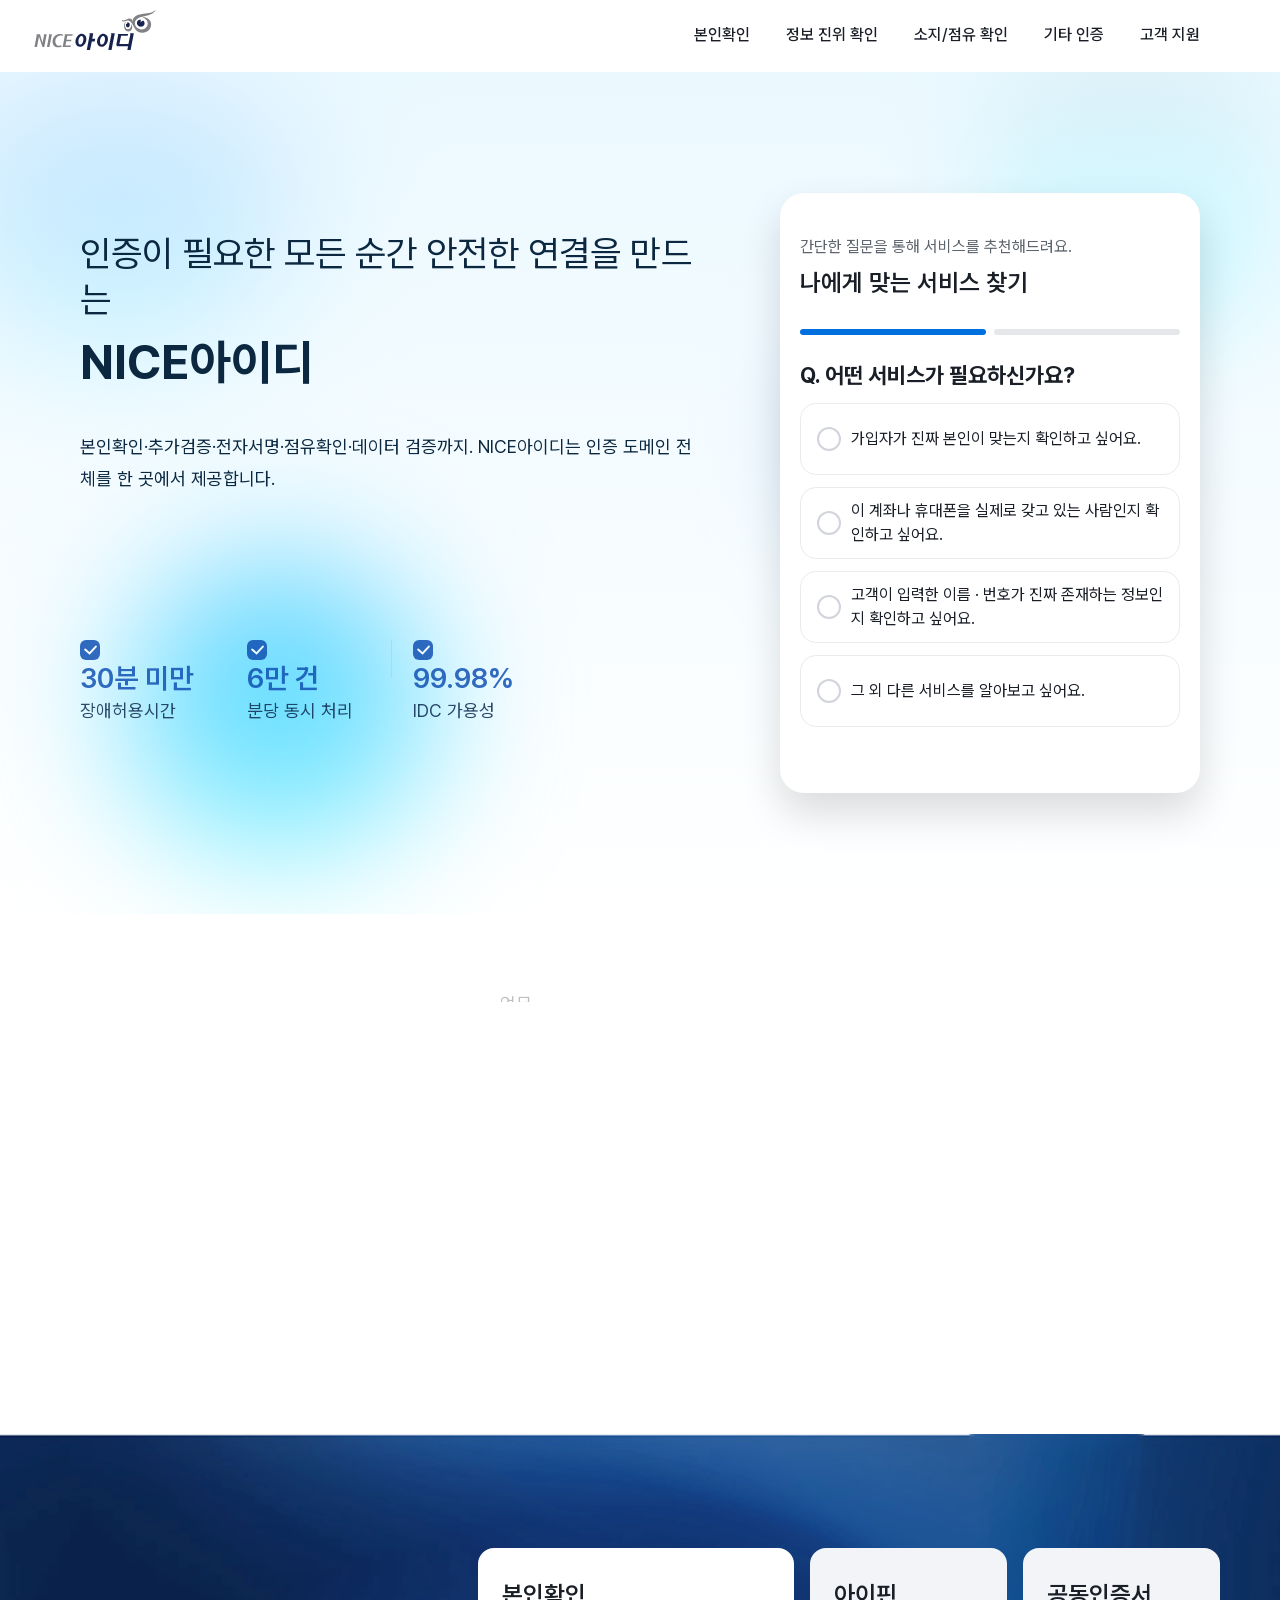
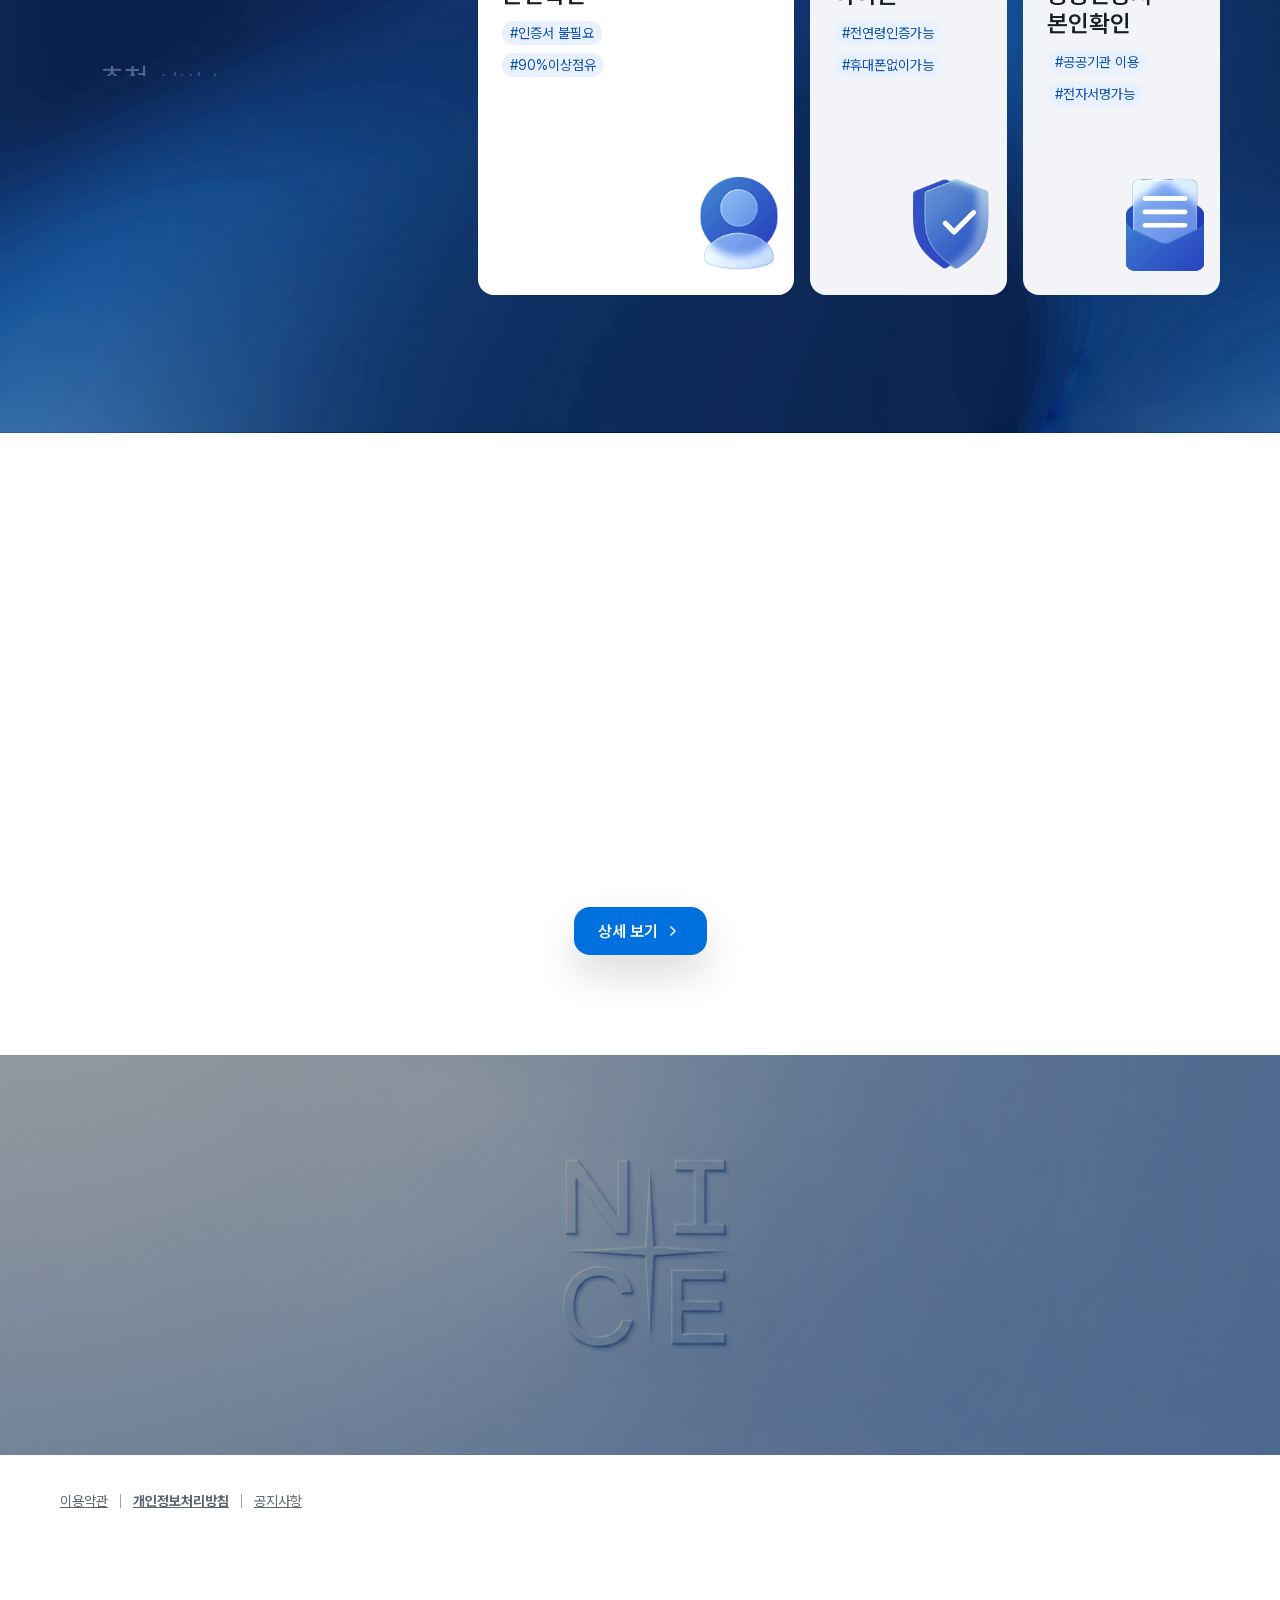
==== commit 130e382a: "Add files via upload" ====
--- a/index.html
+++ b/index.html
@@ -7,16 +7,16 @@
     <title>NICE아이디 - 메인 홈 - NICE 평가정보</title>
 
     <!-- css -->
-    <link rel="stylesheet" href="resources/css/font/font.css">
-    <link rel="stylesheet" href="resources/css/base.css">
-    <link rel="stylesheet" href="resources/css/layout.css">
-    <link rel="stylesheet" href="resources/css/common.css">
+    <link rel="stylesheet" href="../resources/css/font/font.css">
+    <link rel="stylesheet" href="../resources/css/base.css">
+    <link rel="stylesheet" href="../resources/css/layout.css">
+    <link rel="stylesheet" href="../resources/css/common.css">
 
     <!-- js -->
-    <script src="resources/js/gsap.min.js"></script>
-    <script src="resources/js/gsap.plugins.min.js"></script>
-    <script src="resources/js/quiz.js"></script>
-    <script src="resources/js/style.js"></script>
+    <script src="../resources/js/gsap.min.js"></script>
+    <script src="../resources/js/gsap.plugins.min.js"></script>
+    <script src="../resources/js/quiz.js"></script>
+    <script src="../resources/js/style.js"></script>
 </head>
 
 <body>
@@ -180,16 +180,16 @@
                             <h4 class="custom-tit">Q. 어떤 서비스가 필요하신가요?</h4>
                             <ul class="custom-list">
                                 <li class="custom-item">
-                                    <button type="button" class="btn-opt">가입자가 진짜 본인이 맞는지 확인하고 싶어요.</button>
+                                    <button type="button" class="btn-opt" data-index="0">가입자가 진짜 본인이 맞는지 확인하고 싶어요.</button>
                                 </li>
                                 <li class="custom-item">
-                                    <button type="button" class="btn-opt">이 계좌나 휴대폰을 실제로 갖고 있는 사람인지 확인하고 싶어요.</button>
+                                    <button type="button" class="btn-opt" data-index="1">이 계좌나 휴대폰을 실제로 갖고 있는 사람인지 확인하고 싶어요.</button>
                                 </li>
                                 <li class="custom-item">
-                                    <button type="button" class="btn-opt">고객이 입력한 이름 · 번호가 진짜 존재하는 정보인지 확인하고 싶어요.</button>
+                                    <button type="button" class="btn-opt" data-index="2">고객이 입력한 이름 · 번호가 진짜 존재하는 정보인지 확인하고 싶어요.</button>
                                 </li>
                                 <li class="custom-item">
-                                    <button type="button" class="btn-opt">그 외 다른 서비스를 알아보고 싶어요.</button>
+                                    <button type="button" class="btn-opt" data-index="3">그 외 다른 서비스를 알아보고 싶어요.</button>
                                 </li>
                             </ul>
                         </div>
--- a/resources/css/common.css
+++ b/resources/css/common.css
@@ -14,7 +14,7 @@
 @keyframes circleMove4 { 0% { transform: translate(3rem, -33rem); } 25% { transform: translate(7rem, -43rem); } 50% { transform: translate(12rem, -36rem); } 75% { transform: translate(24rem, -23rem); } 100% { transform: translate(30rem, -47rem); } }
 
 .group-intro {height: calc(100vh - 5.8rem);height: calc(100dvh - 5.8rem);}
-.group-intro.quiz {height: 100%;padding: 4rem 2rem 6rem;} 
+.group-intro.quiz {height: 100%;min-height: 600px;padding: 4rem 2rem 6rem;} 
 .group-intro:first-child {padding: 0;background: transparent;}
 .group-intro .intro-area {position: relative;height: 100%;padding: 6.8rem 2rem 4.8rem;color: #0b2840;}
 .intro-sub-tit {font-size: clamp(2.4rem, 3vw, 3.6rem);line-height: clamp(3.4rem, 3.6vw, 4.6rem);font-weight: 400;}
@@ -68,7 +68,7 @@
 .help .btn-type2::after {display: block;content: '';clear: both;width: 2rem;height: 2rem;background: url(../images/icon_Paste.svg) no-repeat center;background-size: contain;}
 
 /* 인증 서비스 */
-.sc-authentication {padding: 4rem 2rem;background: var(--color-white);}
+.sc-authentication {position: relative;z-index: 2;padding: 4rem 2rem;background: var(--color-white);}
 .group-authentication .main-tit {margin-top: 0.8rem;}
 .authentication-area {display: grid;grid-template-columns: 1fr 1fr;gap: 12px;margin-top: 2.4rem;}
 .card-box .tit {font-size: clamp(1.8rem, 1.5vw + 1rem, 2.4rem);line-height: clamp(2.8rem, 1.5vw + 1rem, 3.2rem);transition: 0.3s ease-out;}
@@ -81,7 +81,8 @@
 
 /* 추천 서비스 */
 .sc-recommand {position: relative;}
-.bg-recommand {position: absolute; top: 0; left: -15%; width: 130%; height: 100%;max-height: 600px;background: url(../images/main-bg03.png) no-repeat center; background-size: cover;}
+.bg-recommand {position: absolute; top: 0; left: -15%; width: 130%; height: 100%;background: url(../images/main-bg03.png) no-repeat center; background-size: cover;}
+.bg-recommand::-webkit-scrollbar {display: none;}
 .group-recommand {padding: 4rem 0;}
 .group-recommand .main-tit {margin-top: 0.8rem;padding-left: 2rem;color: var(--color-white);}
 .group-recommand .main-txt {padding-left: 2rem;color: #B9C9E8;}
@@ -113,7 +114,7 @@
 .procedure-item:nth-child(4) .ico {background: url(../images/ico-step4.svg) no-repeat center;background-size: contain;}
 .procedure-item:nth-child(5) .ico {background: url(../images/ico-step5.svg) no-repeat center;background-size: contain;}
 .procedure-item:nth-child(6) .ico {background: url(../images/ico-step6.svg) no-repeat center;background-size: contain;}
-.procedure-item .num {display: flex;justify-content: center;align-items: center;width: 2.4rem;height: 2.4rem;border-radius: 2.4rem;font-size: 1.2rem;font-weight: 600;background: VAR(--BG-GREY);}
+.procedure-item .num {display: flex;justify-content: center;align-items: center;width: 2.4rem;height: 2.4rem;border-radius: 2.4rem;font-size: 1.2rem;font-weight: 600;background: var(--bg-grey);}
 .procedure-item .txt-box {position: relative;padding-bottom: 2.4rem;}
 .procedure-item .txt-box::before {position: absolute;top: 31px;left: -25px;display: block;content: '';clear: both;width: 2px;height: 26px;background: #e5e7eb;} 
 .procedure-item:last-child .txt-box::before {display: none;}
@@ -138,11 +139,11 @@
 .consulting-area .link-email::before {display: block;content: '';clear: both;width: 2rem;height: 2rem;background: url(../images/ico-email.svg) no-repeat center 3px;background-size: contain;} 
 
 /**** 상세 페이지 ****/
-.breadcrumb {display: flex;align-items: center;gap: 4px;padding: 2.4rem 2rem 0;}
-.breadcrumb a {font-size: clamp(1.4rem, 4vw, 1.6rem);line-height: clamp(2.2rem, 4vw, 2.4rem);color: var(--color-secondary);font-weight: 600;letter-spacing: 0.4px;text-decoration: underline;}
+/* .breadcrumb {display: flex;align-items: center;gap: 4px;padding: 2.4rem 2rem 0;} */
+/* .breadcrumb a {font-size: clamp(1.4rem, 4vw, 1.6rem);line-height: clamp(2.2rem, 4vw, 2.4rem);color: var(--color-secondary);font-weight: 600;letter-spacing: 0.4px;text-decoration: underline;} */
 .verification {position: relative;}
-.verification::before {position: absolute;top: -6rem;left: 0;right: 0;display: block;content: '';clear: both;width: 100%;height: 20%;background: linear-gradient(#EEF9FF, #EBF2FF);z-index: -1;}
-.group-detail {padding: 1.6rem 2rem 0;}
+.verification::before {position: absolute;top: -6rem;left: 0;right: 0;display: block;content: '';clear: both;width: 100%;height: 18%;background: linear-gradient(#EEF9FF, #EBF2FF);z-index: -1;}
+.group-detail {padding: 2.4rem 2rem 0;}
 .tag-box {margin-top: 1.2rem;display: flex;align-items: center;gap: 4px;}
 .tag-box span {padding: 0.2rem 0.8rem;border-radius: var(--radius-full);font-size: clamp(1.4rem, 3vw, 1.6rem);line-height: clamp(2.2rem, 3vw, 2.4rem);color: var(--color-secondary);background: #DEEBFF;}
 .detail-txt {margin-top: 1.6rem;font-size: clamp(1.6rem, 4vw, 1.8rem);line-height: clamp(2.4rem, 4vw, 3.2rem);}
@@ -252,7 +253,7 @@
     .card-box .btn-type2 {align-self: flex-end;width: 12rem;padding: 0;}
 
     /* 추천 서비스 */
-    .group-recommand {max-width: var(--max-pc-width);margin: 0 auto;padding: 12rem 0 12rem 4rem;}
+    .group-recommand {max-width: var(--max-pc-width);margin: 0 auto;padding: 9rem 0 9rem 4rem;}
     .group-recommand .main-txt {font-size: 2.8rem;}
     .recommand-list {gap: 16px;}
     .recommand-item{flex-shrink: 1;height: 347px;padding: 3.2rem 2.4rem;transition: 0.3s ease-in-out;}
@@ -291,9 +292,10 @@
     .consulting-area .link-tel::before, .consulting-area .link-email::before {display: none;}
 
     /**** 상세페이지 ****/
-    .verification::before {top: 0;}
-    .breadcrumb {margin: 0 auto;max-width: 1200px;padding: 12.2rem 4rem 0;}
-    .group-detail {margin: 0 auto;max-width: 1200px;padding: 3.2rem 4rem 0;}
+    .verification {top: 7.2rem;}
+    .verification::before {top: 0;height: 16%;}
+    /* .breadcrumb {margin: 0 auto;max-width: 1200px;padding: 12.2rem 4rem 0;} */
+    .group-detail {margin: 0 auto;max-width: 1200px;padding: 5.2rem 4rem 0;}
     .detail-txt br {display: block;}
     .group-service1 .service-tit {margin: 0 auto;max-width: 1200px;padding: 2rem 4rem 0;}
     .group-service2 {margin: 0 auto;max-width: 1200px;padding: 12rem 4rem 0;}
@@ -310,7 +312,7 @@
     .group-info-input {margin: 0 auto;max-width: 1200px;padding: 12rem 4rem;}
     .group-cidi {margin: 0 auto;padding: 10rem 4rem;}
     .group-cidi .service-tit {margin: 0 auto;max-width: 1200px;}
-    .group-cidi .service-txt {display: none;}
+    .group-cidi .service-txt {margin: 2rem auto 0;max-width: 1200px;font-size: 1.8rem;}
     .cidi-area {margin: 2rem auto 0;max-width: 1200px;}
     .cidi-box {padding: 2.8rem;min-height: 142px;}
     .group-contact {padding: 0;background: #1d3259;color: var(--color-white);}
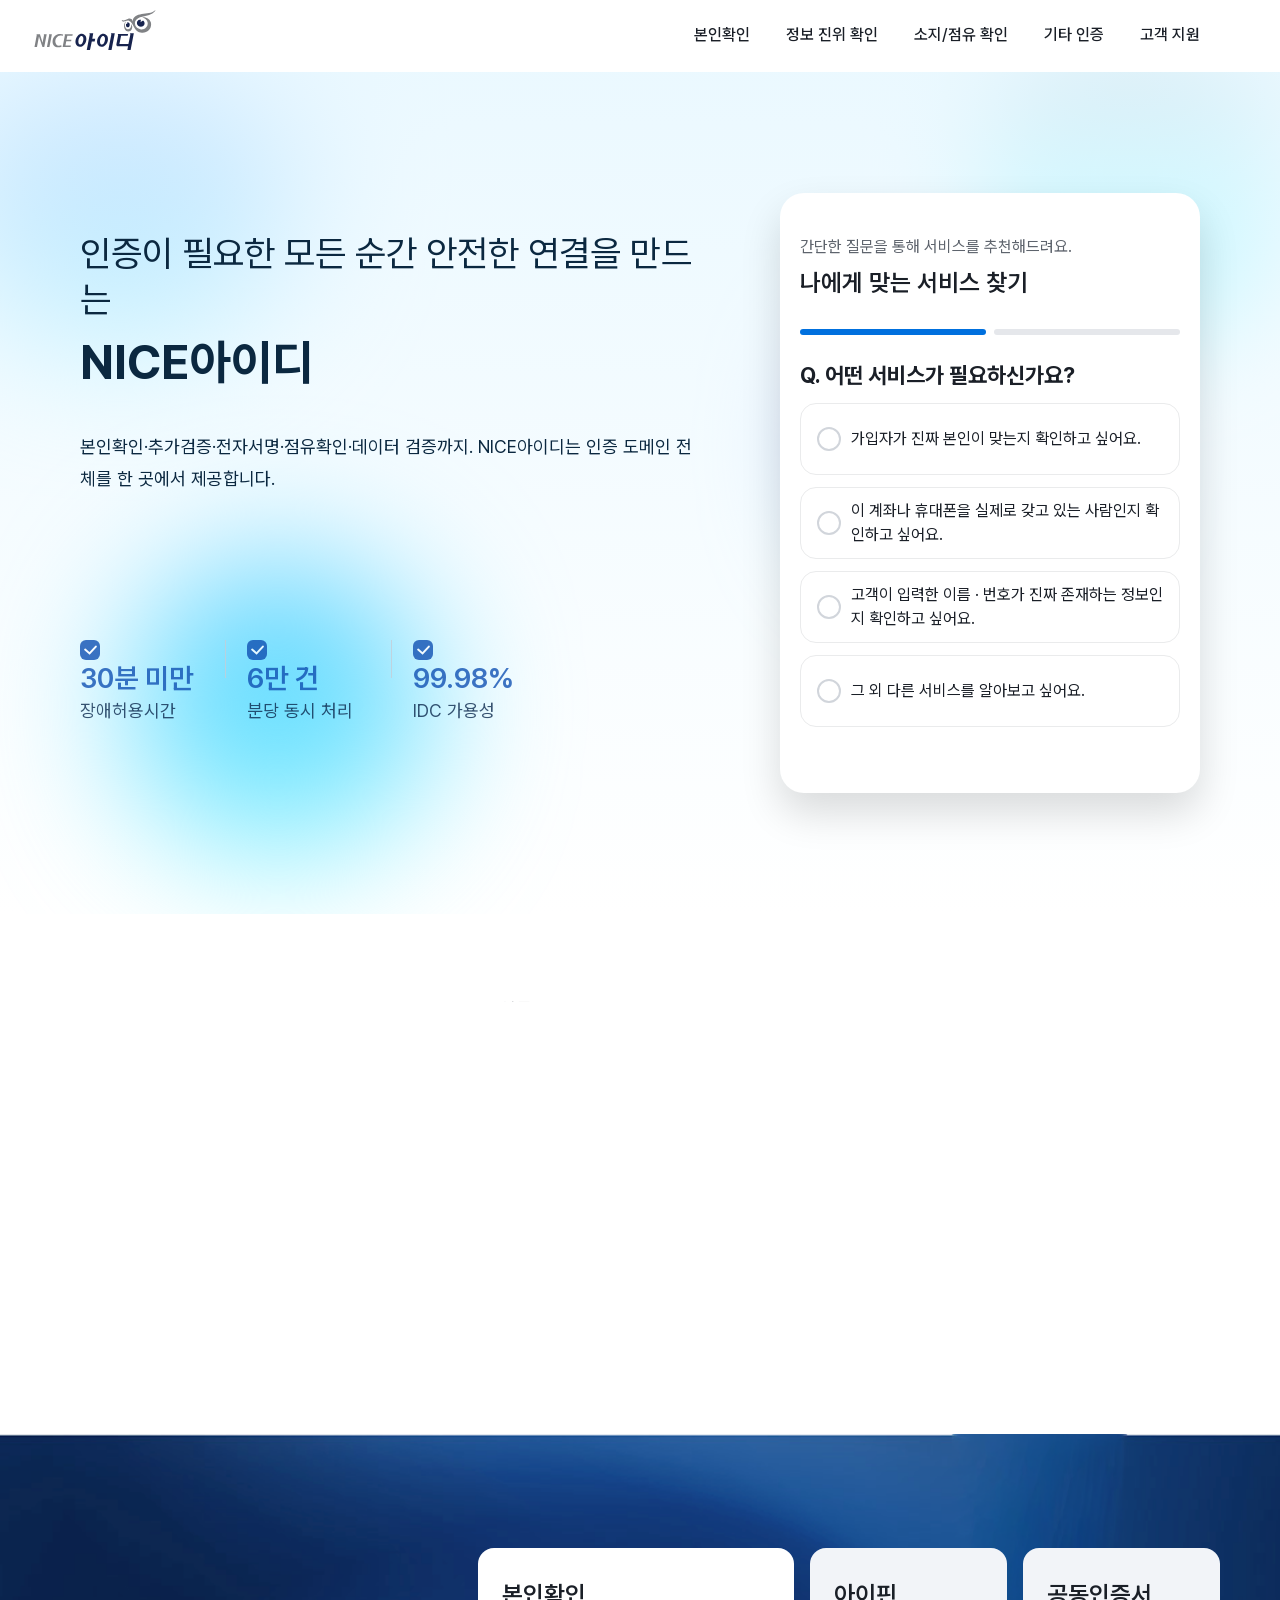
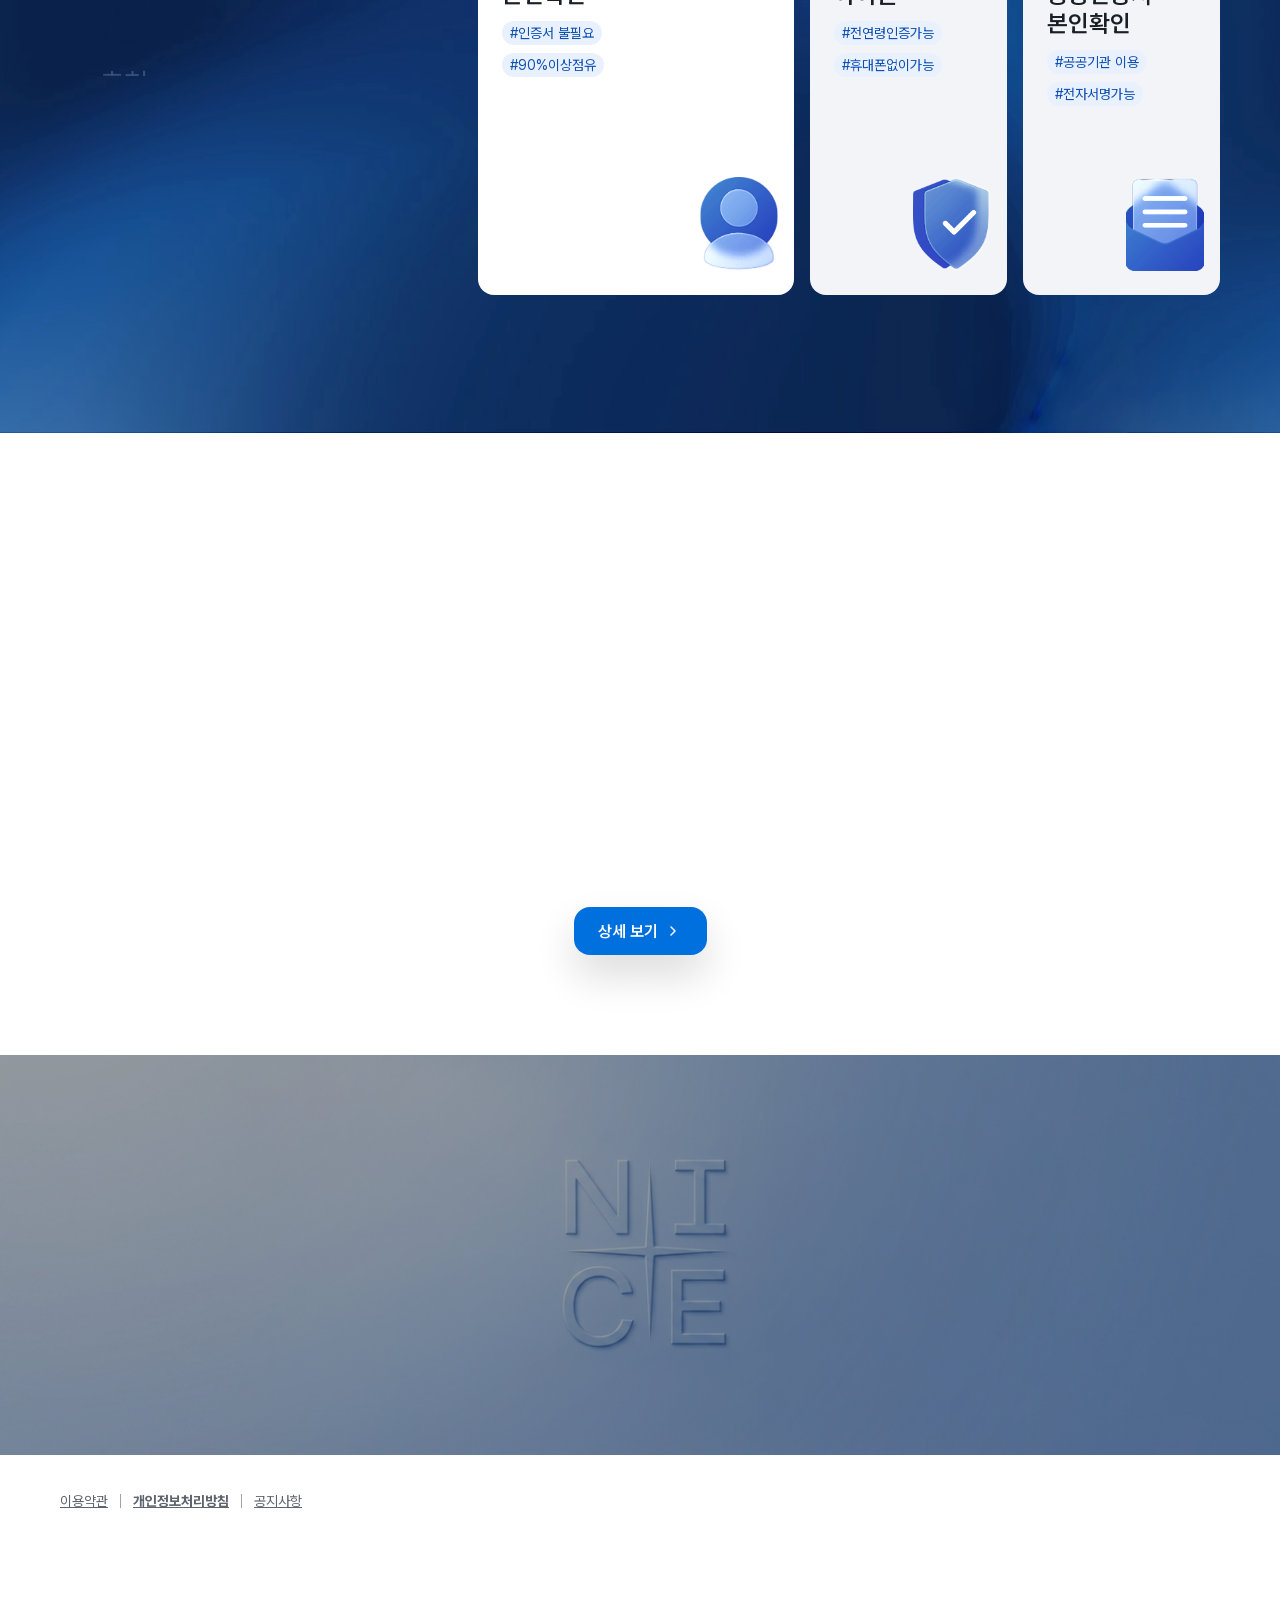
==== commit ac27478a: "Update index.html" ====
--- a/index.html
+++ b/index.html
@@ -7,16 +7,16 @@
     <title>NICE아이디 - 메인 홈 - NICE 평가정보</title>
 
     <!-- css -->
-    <link rel="stylesheet" href="../resources/css/font/font.css">
-    <link rel="stylesheet" href="../resources/css/base.css">
-    <link rel="stylesheet" href="../resources/css/layout.css">
-    <link rel="stylesheet" href="../resources/css/common.css">
+    <link rel="stylesheet" href="resources/css/font/font.css">
+    <link rel="stylesheet" href="resources/css/base.css">
+    <link rel="stylesheet" href="resources/css/layout.css">
+    <link rel="stylesheet" href="resources/css/common.css">
 
     <!-- js -->
-    <script src="../resources/js/gsap.min.js"></script>
-    <script src="../resources/js/gsap.plugins.min.js"></script>
-    <script src="../resources/js/quiz.js"></script>
-    <script src="../resources/js/style.js"></script>
+    <script src="resources/js/gsap.min.js"></script>
+    <script src="resources/js/gsap.plugins.min.js"></script>
+    <script src="resources/js/quiz.js"></script>
+    <script src="resources/js/style.js"></script>
 </head>
 
 <body>
@@ -374,4 +374,4 @@
     </div>
 </body>
 
-</html>+</html>
